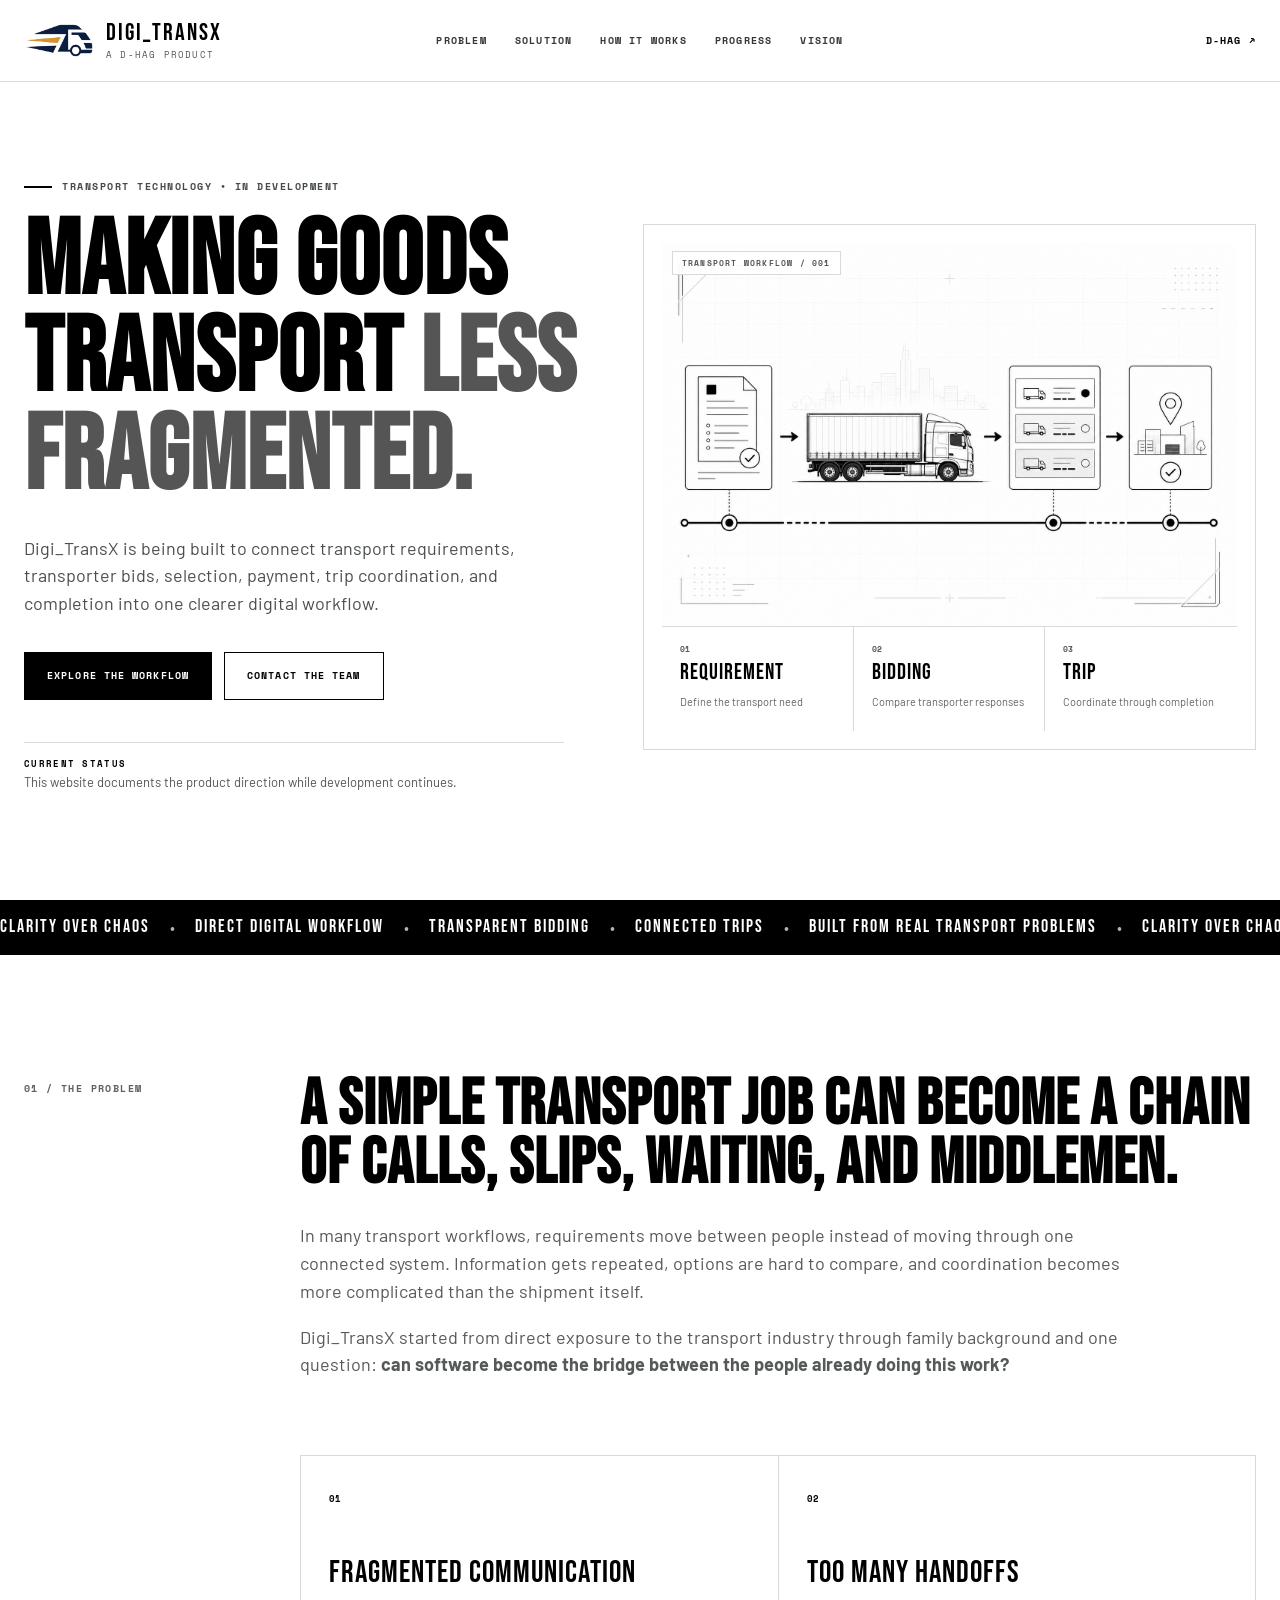
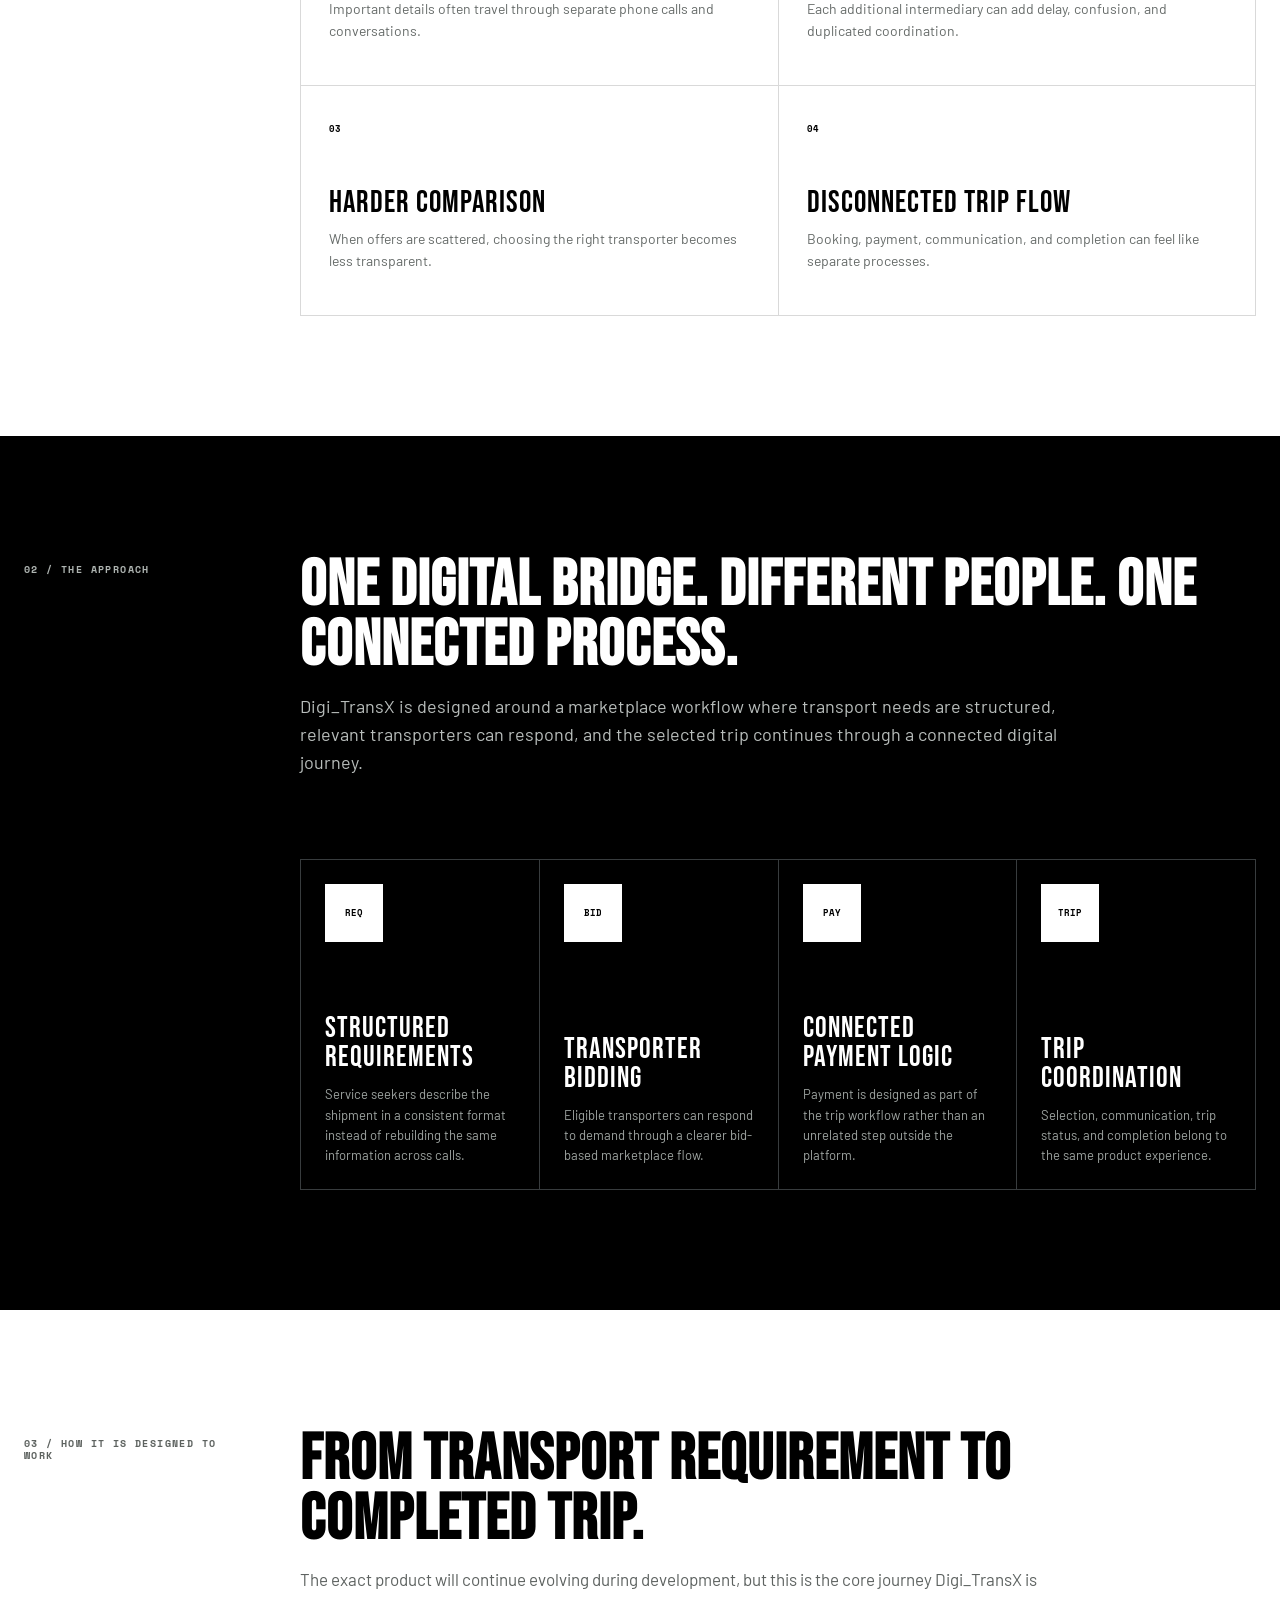
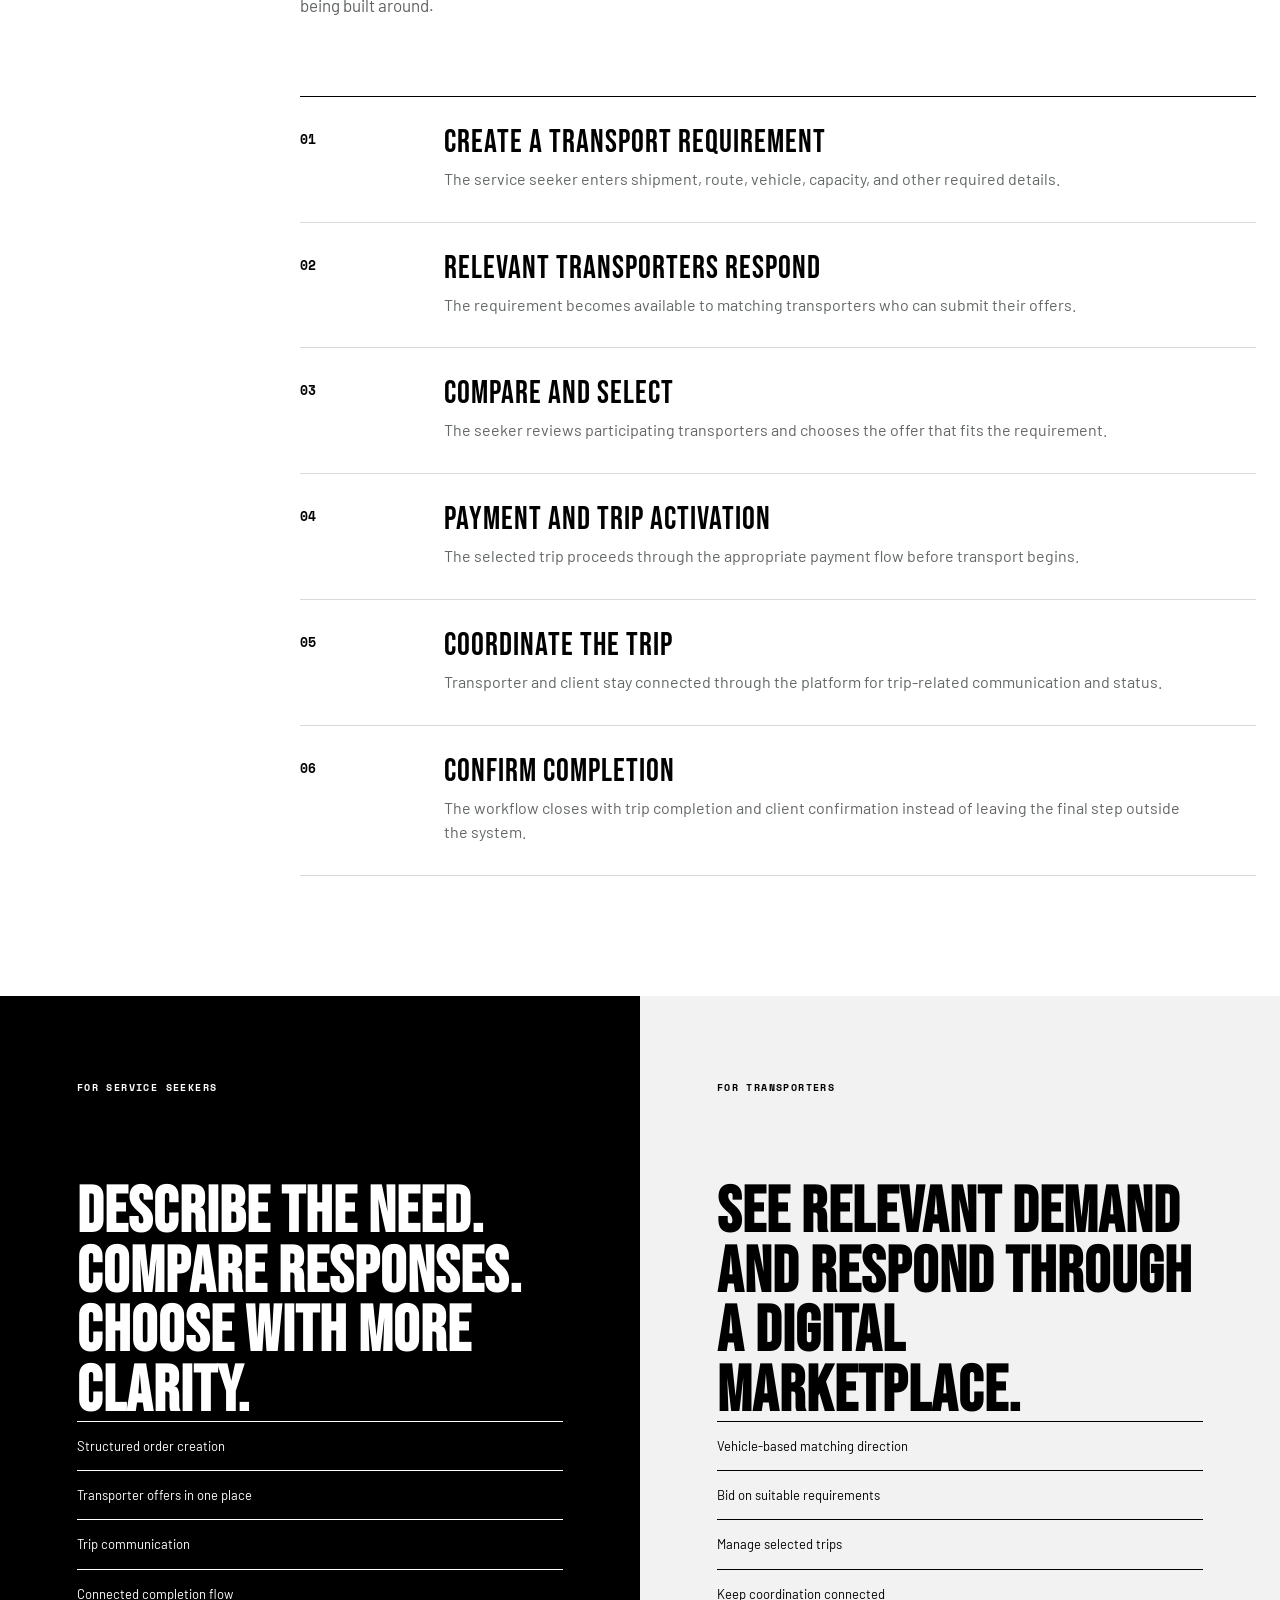
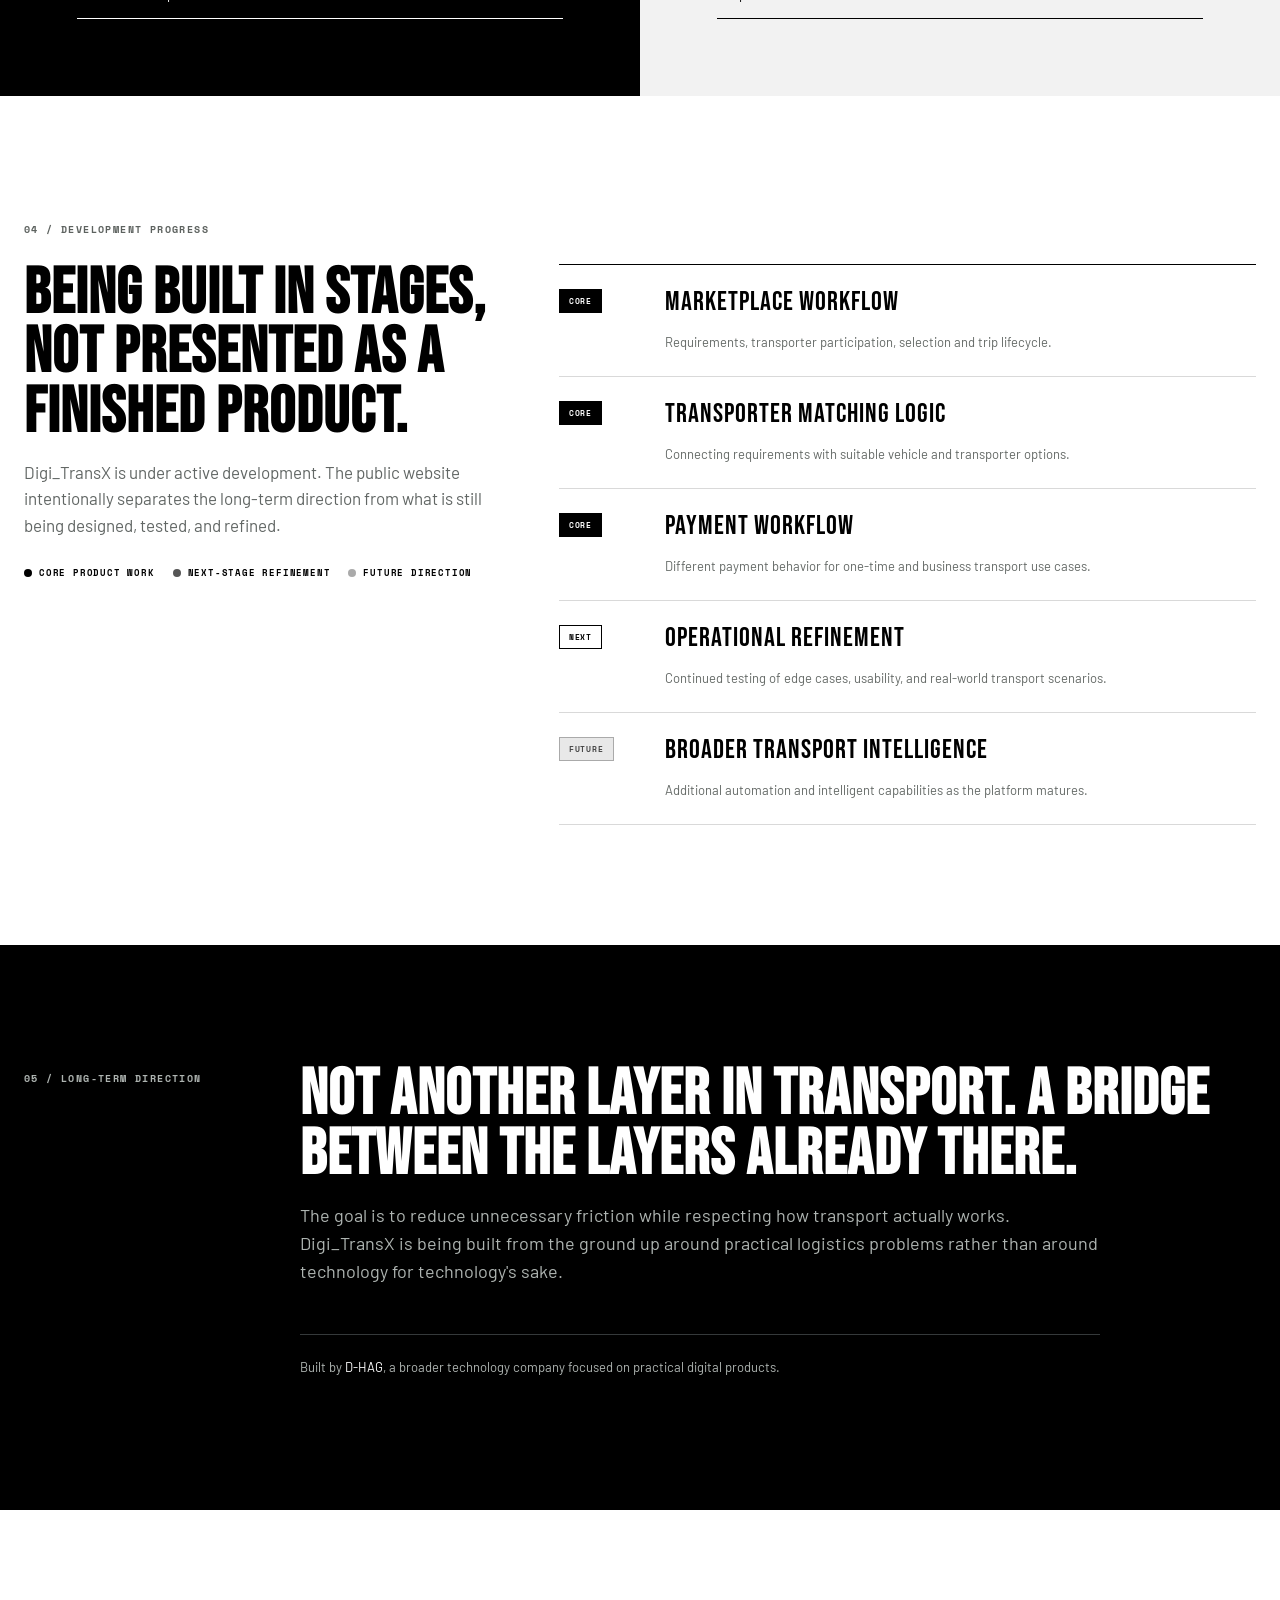
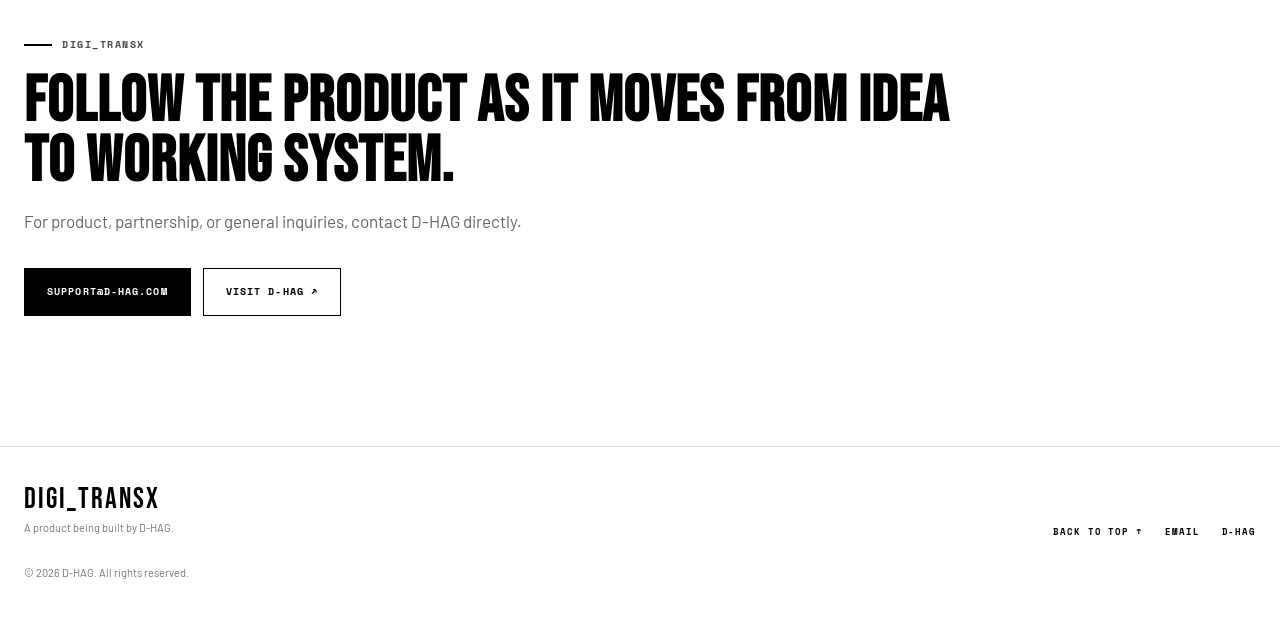
==== index.html @ 712ef234 "Initial commit" ====
<!doctype html>
<html lang="en">
<head>
  <meta charset="utf-8" />
  <meta name="viewport" content="width=device-width, initial-scale=1" />
  <title>Digi_TransX | Building a Simpler Goods Transport Experience</title>
  <meta name="description" content="Digi_TransX is a transport technology product being built by D-HAG to simplify goods transport coordination through structured requests, transporter bidding, selection, and connected trip workflows." />
  <meta name="author" content="D-HAG" />
  <meta name="robots" content="index,follow,max-image-preview:large" />
  <link rel="canonical" href="https://digi-transx.d-hag.com/" />
  <meta name="theme-color" content="#0b0d10" />

  <meta property="og:type" content="website" />
  <meta property="og:site_name" content="Digi_TransX" />
  <meta property="og:title" content="Digi_TransX | Transport Technology by D-HAG" />
  <meta property="og:description" content="A transport technology product being built to make goods transport coordination simpler, clearer, and more connected." />
  <meta property="og:url" content="https://digi-transx.d-hag.com/" />
  <meta property="og:image" content="https://digi-transx.d-hag.com/assets/digi-transx-logo.png" />
  <meta name="twitter:card" content="summary_large_image" />

  <link rel="icon" href="assets/digi-transx-favicon.png" type="image/png" />
  <link rel="apple-touch-icon" href="assets/digi-transx-favicon.png" />
  <link rel="stylesheet" href="styles.css" />

  <script type="application/ld+json">
  {
    "@context": "https://schema.org",
    "@type": "SoftwareApplication",
    "name": "Digi_TransX",
    "applicationCategory": "BusinessApplication",
    "operatingSystem": "Web",
    "url": "https://digi-transx.d-hag.com/",
    "description": "A transport technology product being developed by D-HAG to simplify goods transport coordination.",
    "creator": {
      "@type": "Organization",
      "name": "D-HAG",
      "url": "https://d-hag.com/"
    }
  }
  </script>
</head>
<body>
  <div class="grain" aria-hidden="true"></div>

  <header class="site-header" id="top">
    <a class="brand" href="#top" aria-label="Digi TransX home">
      <span class="brand-mark" aria-hidden="true"><img src="assets/digi-transx-logo.png" alt="" /></span>
      <span class="brand-copy">
        <strong>Digi_TransX</strong>
        <small>A D-HAG product</small>
      </span>
    </a>

    <button class="menu-toggle" type="button" aria-expanded="false" aria-controls="site-nav">Menu</button>

    <nav id="site-nav" class="site-nav" aria-label="Primary navigation">
      <a href="#problem">Problem</a>
      <a href="#solution">Solution</a>
      <a href="#workflow">How it works</a>
      <a href="#progress">Progress</a>
      <a href="#vision">Vision</a>
    </nav>

    <a class="header-link" href="https://d-hag.com/" target="_blank" rel="noopener">D-HAG ↗</a>
  </header>

  <main>
    <section class="hero section-shell">
      <div class="hero-copy reveal">
        <p class="eyebrow"><span></span> Transport technology • In development</p>
        <h1>Making goods transport <em>less fragmented.</em></h1>
        <p class="hero-lead">Digi_TransX is being built to connect transport requirements, transporter bids, selection, payment, trip coordination, and completion into one clearer digital workflow.</p>
        <div class="hero-actions">
          <a class="btn btn-primary" href="#workflow">Explore the workflow</a>
          <a class="btn btn-secondary" href="mailto:support@d-hag.com?subject=Digi_TransX%20Inquiry">Contact the team</a>
        </div>
        <div class="hero-note">
          <strong>Current status</strong>
          <span>This website documents the product direction while development continues.</span>
        </div>
      </div>

      <div class="hero-stage reveal" aria-label="Illustration of a connected transport workflow">
        <img class="workflow-visual" src="assets/transport-workflow.png" alt="Digi TransX workflow showing a transport requirement, freight truck, transporter bids, and completed destination" />
        <div class="workflow-legend" aria-label="Workflow steps">
          <div><span>01</span><strong>Requirement</strong><small>Define the transport need</small></div>
          <div><span>02</span><strong>Bidding</strong><small>Compare transporter responses</small></div>
          <div><span>03</span><strong>Trip</strong><small>Coordinate through completion</small></div>
        </div>
      </div>
    </section>

    <section class="ticker" aria-label="Digi TransX principles">
      <div class="ticker-track">
        <span>CLARITY OVER CHAOS</span><i>•</i><span>DIRECT DIGITAL WORKFLOW</span><i>•</i><span>TRANSPARENT BIDDING</span><i>•</i><span>CONNECTED TRIPS</span><i>•</i><span>BUILT FROM REAL TRANSPORT PROBLEMS</span><i>•</i>
        <span>CLARITY OVER CHAOS</span><i>•</i><span>DIRECT DIGITAL WORKFLOW</span><i>•</i><span>TRANSPARENT BIDDING</span><i>•</i><span>CONNECTED TRIPS</span><i>•</i><span>BUILT FROM REAL TRANSPORT PROBLEMS</span><i>•</i>
      </div>
    </section>

    <section class="split-section section-shell" id="problem">
      <div class="section-kicker reveal">01 / The problem</div>
      <div class="split-copy reveal">
        <h2>A simple transport job can become a chain of calls, slips, waiting, and middlemen.</h2>
        <p>In many transport workflows, requirements move between people instead of moving through one connected system. Information gets repeated, options are hard to compare, and coordination becomes more complicated than the shipment itself.</p>
        <p>Digi_TransX started from direct exposure to the transport industry through family background and one question: <strong>can software become the bridge between the people already doing this work?</strong></p>
      </div>
      <div class="problem-grid reveal">
        <article><span>01</span><h3>Fragmented communication</h3><p>Important details often travel through separate phone calls and conversations.</p></article>
        <article><span>02</span><h3>Too many handoffs</h3><p>Each additional intermediary can add delay, confusion, and duplicated coordination.</p></article>
        <article><span>03</span><h3>Harder comparison</h3><p>When offers are scattered, choosing the right transporter becomes less transparent.</p></article>
        <article><span>04</span><h3>Disconnected trip flow</h3><p>Booking, payment, communication, and completion can feel like separate processes.</p></article>
      </div>
    </section>

    <section class="dark-panel" id="solution">
      <div class="section-shell">
        <div class="section-kicker light reveal">02 / The approach</div>
        <div class="solution-intro reveal">
          <h2>One digital bridge. Different people. One connected process.</h2>
          <p>Digi_TransX is designed around a marketplace workflow where transport needs are structured, relevant transporters can respond, and the selected trip continues through a connected digital journey.</p>
        </div>

        <div class="feature-rail reveal">
          <article>
            <div class="feature-icon">REQ</div>
            <h3>Structured requirements</h3>
            <p>Service seekers describe the shipment in a consistent format instead of rebuilding the same information across calls.</p>
          </article>
          <article>
            <div class="feature-icon">BID</div>
            <h3>Transporter bidding</h3>
            <p>Eligible transporters can respond to demand through a clearer bid-based marketplace flow.</p>
          </article>
          <article>
            <div class="feature-icon">PAY</div>
            <h3>Connected payment logic</h3>
            <p>Payment is designed as part of the trip workflow rather than an unrelated step outside the platform.</p>
          </article>
          <article>
            <div class="feature-icon">TRIP</div>
            <h3>Trip coordination</h3>
            <p>Selection, communication, trip status, and completion belong to the same product experience.</p>
          </article>
        </div>
      </div>
    </section>

    <section class="workflow section-shell" id="workflow">
      <div class="section-kicker reveal">03 / How it is designed to work</div>
      <div class="workflow-head reveal">
        <h2>From transport requirement to completed trip.</h2>
        <p>The exact product will continue evolving during development, but this is the core journey Digi_TransX is being built around.</p>
      </div>

      <div class="timeline">
        <article class="timeline-item reveal">
          <div class="timeline-index">01</div>
          <div><h3>Create a transport requirement</h3><p>The service seeker enters shipment, route, vehicle, capacity, and other required details.</p></div>
        </article>
        <article class="timeline-item reveal">
          <div class="timeline-index">02</div>
          <div><h3>Relevant transporters respond</h3><p>The requirement becomes available to matching transporters who can submit their offers.</p></div>
        </article>
        <article class="timeline-item reveal">
          <div class="timeline-index">03</div>
          <div><h3>Compare and select</h3><p>The seeker reviews participating transporters and chooses the offer that fits the requirement.</p></div>
        </article>
        <article class="timeline-item reveal">
          <div class="timeline-index">04</div>
          <div><h3>Payment and trip activation</h3><p>The selected trip proceeds through the appropriate payment flow before transport begins.</p></div>
        </article>
        <article class="timeline-item reveal">
          <div class="timeline-index">05</div>
          <div><h3>Coordinate the trip</h3><p>Transporter and client stay connected through the platform for trip-related communication and status.</p></div>
        </article>
        <article class="timeline-item reveal">
          <div class="timeline-index">06</div>
          <div><h3>Confirm completion</h3><p>The workflow closes with trip completion and client confirmation instead of leaving the final step outside the system.</p></div>
        </article>
      </div>
    </section>

    <section class="audiences">
      <div class="audience-card seeker reveal">
        <p class="audience-label">For service seekers</p>
        <h2>Describe the need. Compare responses. Choose with more clarity.</h2>
        <ul>
          <li>Structured order creation</li>
          <li>Transporter offers in one place</li>
          <li>Trip communication</li>
          <li>Connected completion flow</li>
        </ul>
      </div>
      <div class="audience-card transporter reveal">
        <p class="audience-label">For transporters</p>
        <h2>See relevant demand and respond through a digital marketplace.</h2>
        <ul>
          <li>Vehicle-based matching direction</li>
          <li>Bid on suitable requirements</li>
          <li>Manage selected trips</li>
          <li>Keep coordination connected</li>
        </ul>
      </div>
    </section>

    <section class="progress-section section-shell" id="progress">
      <div class="section-kicker reveal">04 / Development progress</div>
      <div class="progress-layout">
        <div class="progress-copy reveal">
          <h2>Being built in stages, not presented as a finished product.</h2>
          <p>Digi_TransX is under active development. The public website intentionally separates the long-term direction from what is still being designed, tested, and refined.</p>
          <div class="status-key">
            <span><i class="status-dot active"></i> Core product work</span>
            <span><i class="status-dot next"></i> Next-stage refinement</span>
            <span><i class="status-dot future"></i> Future direction</span>
          </div>
        </div>

        <div class="progress-board reveal">
          <div class="progress-row">
            <span class="progress-state active">Core</span>
            <strong>Marketplace workflow</strong>
            <small>Requirements, transporter participation, selection and trip lifecycle.</small>
          </div>
          <div class="progress-row">
            <span class="progress-state active">Core</span>
            <strong>Transporter matching logic</strong>
            <small>Connecting requirements with suitable vehicle and transporter options.</small>
          </div>
          <div class="progress-row">
            <span class="progress-state active">Core</span>
            <strong>Payment workflow</strong>
            <small>Different payment behavior for one-time and business transport use cases.</small>
          </div>
          <div class="progress-row">
            <span class="progress-state next">Next</span>
            <strong>Operational refinement</strong>
            <small>Continued testing of edge cases, usability, and real-world transport scenarios.</small>
          </div>
          <div class="progress-row">
            <span class="progress-state future">Future</span>
            <strong>Broader transport intelligence</strong>
            <small>Additional automation and intelligent capabilities as the platform matures.</small>
          </div>
        </div>
      </div>
    </section>

    <section class="vision-panel" id="vision">
      <div class="section-shell vision-grid">
        <div class="section-kicker light reveal">05 / Long-term direction</div>
        <div class="vision-copy reveal">
          <h2>Not another layer in transport. A bridge between the layers already there.</h2>
          <p>The goal is to reduce unnecessary friction while respecting how transport actually works. Digi_TransX is being built from the ground up around practical logistics problems rather than around technology for technology's sake.</p>
          <p class="vision-signoff">Built by <a href="https://d-hag.com/" target="_blank" rel="noopener">D-HAG</a>, a broader technology company focused on practical digital products.</p>
        </div>
      </div>
    </section>

    <section class="cta section-shell reveal">
      <p class="eyebrow"><span></span> Digi_TransX</p>
      <h2>Follow the product as it moves from idea to working system.</h2>
      <p>For product, partnership, or general inquiries, contact D-HAG directly.</p>
      <div class="hero-actions">
        <a class="btn btn-primary" href="mailto:support@d-hag.com?subject=Digi_TransX%20Inquiry">support@d-hag.com</a>
        <a class="btn btn-secondary" href="https://d-hag.com/" target="_blank" rel="noopener">Visit D-HAG ↗</a>
      </div>
    </section>
  </main>

  <footer class="footer">
    <div class="footer-brand">
      <strong>Digi_TransX</strong>
      <span>A product being built by D-HAG.</span>
    </div>
    <div class="footer-links">
      <a href="#top">Back to top ↑</a>
      <a href="mailto:support@d-hag.com?subject=Digi_TransX%20Inquiry">Email</a>
      <a href="https://d-hag.com/" target="_blank" rel="noopener">D-HAG</a>
    </div>
    <p>© <span id="year"></span> D-HAG. All rights reserved.</p>
  </footer>

  <script src="script.js"></script>
</body>
</html>
---- styles.css ----
@import url('https://fonts.googleapis.com/css2?family=Bebas+Neue&family=Barlow:wght@300;400;500;600;700;900&family=Space+Mono:wght@400;700&display=swap');

:root {
  --ink: #000000;
  --paper: #ffffff;
  --paper-2: #f5f5f5;
  --white: #ffffff;
  --muted: #555555;
  --line: #d9d9d9;
  --orange: #000000;
  --orange-2: #222222;
  --green: #000000;
  --max: 1240px;
}

* { box-sizing: border-box; }
html { scroll-behavior: smooth; scroll-padding-top: 90px; }
body {
  margin: 0;
  background: var(--paper);
  color: var(--ink);
  font-family: Barlow, Arial, sans-serif;
  line-height: 1.55;
  overflow-x: hidden;
}
a { color: inherit; }
button, a { -webkit-tap-highlight-color: transparent; }
::selection { background: #000; color: #fff; }

.grain {
  pointer-events: none;
  position: fixed;
  inset: 0;
  z-index: 999;
  opacity: 0;
  background-image: url("data:image/svg+xml,%3Csvg viewBox='0 0 180 180' xmlns='http://www.w3.org/2000/svg'%3E%3Cfilter id='n'%3E%3CfeTurbulence type='fractalNoise' baseFrequency='.95' numOctaves='4' stitchTiles='stitch'/%3E%3C/filter%3E%3Crect width='100%25' height='100%25' filter='url(%23n)' opacity='.8'/%3E%3C/svg%3E");
}

.site-header {
  height: 82px;
  padding: 0 max(24px, calc((100vw - var(--max))/2));
  position: sticky;
  top: 0;
  z-index: 100;
  display: grid;
  grid-template-columns: 1fr auto 1fr;
  align-items: center;
  border-bottom: 1px solid var(--line);
  background: rgba(255, 255, 255, .94);
  backdrop-filter: blur(12px);
}
.brand { display: inline-flex; align-items: center; gap: 12px; text-decoration: none; width: max-content; }
.brand-mark { width: 70px; height: 42px; display: grid; place-items: center; }
.brand-mark img { width: 100%; height: 100%; display: block; object-fit: contain; }
.brand-copy { display: grid; line-height: 1.15; }
.brand-copy strong { font: 400 24px/1 Bebas Neue, sans-serif; letter-spacing: 2px; }
.brand-copy small { color: var(--muted); font: 500 9px/1.3 Space Mono, monospace; text-transform: uppercase; letter-spacing: 1.2px; margin-top: 4px; }
.site-nav { display: flex; gap: 28px; }
.site-nav a, .header-link {
  text-decoration: none; text-transform: uppercase; letter-spacing: 1.2px;
  font: 700 10px/1 Space Mono, monospace;
}
.site-nav a { color: #343837; }
.site-nav a:hover, .header-link:hover { color: #777; }
.header-link { justify-self: end; }
.menu-toggle { display: none; }

.section-shell { width: min(var(--max), calc(100% - 48px)); margin-inline: auto; }
.hero {
  min-height: calc(100vh - 82px);
  display: grid;
  grid-template-columns: .95fr 1.05fr;
  gap: 64px;
  align-items: center;
  padding-top: 64px;
  padding-bottom: 72px;
}
.eyebrow {
  margin: 0 0 22px;
  display: flex; align-items: center; gap: 10px;
  text-transform: uppercase; letter-spacing: 1.5px;
  font: 700 10px/1 Space Mono, monospace;
  color: #444a48;
}
.eyebrow span { width: 28px; height: 2px; background: var(--orange); display: block; }
.hero h1, .split-copy h2, .solution-intro h2, .workflow-head h2, .progress-copy h2, .vision-copy h2, .cta h2, .audience-card h2 {
  font-family: Bebas Neue, sans-serif;
  text-transform: uppercase;
  letter-spacing: 1px;
  line-height: .93;
  margin: 0;
}
.hero h1 { font-size: clamp(68px, 8.2vw, 130px); max-width: 760px; }
.hero h1 em { color: #555; font-style: normal; }
.hero-lead { font-size: clamp(17px, 1.4vw, 21px); color: #4b504e; max-width: 680px; margin: 28px 0 0; }
.hero-actions { display: flex; flex-wrap: wrap; gap: 12px; margin-top: 34px; }
.btn {
  min-height: 48px; padding: 0 22px; display: inline-flex; align-items: center; justify-content: center;
  text-decoration: none; border: 1px solid var(--ink); text-transform: uppercase;
  font: 700 10px/1 Space Mono, monospace; letter-spacing: 1.1px;
  transition: .2s ease;
}
.btn-primary { background: var(--ink); color: #fff; }
.btn-primary:hover { background: #333; border-color: #333; }
.btn-secondary:hover { background: #fff; }
.hero-note { margin-top: 42px; border-top: 1px solid var(--line); padding-top: 16px; display: grid; gap: 4px; max-width: 540px; }
.hero-note strong { text-transform: uppercase; font: 700 9px/1 Space Mono, monospace; letter-spacing: 1.3px; }
.hero-note span { color: var(--muted); font-size: 13px; }

.hero-stage {
  position: relative;
  overflow: hidden;
  border: 1px solid var(--line);
  padding: 18px;
  background: #fff;
}
.hero-stage::before {
  content: "TRANSPORT WORKFLOW / 001";
  position: absolute; left: 28px; top: 26px; z-index: 2;
  padding: 7px 9px;
  background: rgba(255,255,255,.92);
  border: 1px solid #d9d9d9;
  font: 700 8px/1 Space Mono, monospace; letter-spacing: 1.2px; color: #555;
}
.workflow-visual {
  width: 100%;
  height: auto;
  aspect-ratio: 3 / 2;
  display: block;
  object-fit: contain;
  background: #fff;
}
.workflow-legend {
  display: grid;
  grid-template-columns: repeat(3, 1fr);
  border-top: 1px solid #d9d9d9;
}
.workflow-legend > div { min-height: 104px; padding: 18px; display: grid; gap: 5px; border-right: 1px solid #d9d9d9; }
.workflow-legend > div:last-child { border-right: 0; }
.workflow-legend span { font: 700 8px/1 Space Mono, monospace; color: #555; }
.workflow-legend strong { font: 400 22px/1 Bebas Neue, sans-serif; letter-spacing: 1px; text-transform: uppercase; }
.workflow-legend small { color: #666; font-size: 11px; }

.ticker { overflow: hidden; border-block: 1px solid var(--ink); background: #000; color: #fff; }
.ticker-track { width: max-content; display: flex; gap: 20px; align-items: center; padding: 14px 0; animation: ticker 28s linear infinite; }
.ticker span { font: 400 18px/1 Bebas Neue, sans-serif; letter-spacing: 2px; }
.ticker i { font-style: normal; opacity: .7; }
@keyframes ticker { to { transform: translateX(-50%); } }

.split-section { display: grid; grid-template-columns: 220px 1fr; column-gap: 56px; padding-block: 120px; }
.section-kicker { font: 700 10px/1.2 Space Mono, monospace; text-transform: uppercase; letter-spacing: 1.4px; color: #5d625f; padding-top: 8px; }
.section-kicker.light { color: #aeb4b1; }
.split-copy h2, .solution-intro h2, .workflow-head h2, .progress-copy h2, .vision-copy h2, .cta h2 { font-size: clamp(46px, 5vw, 78px); max-width: 980px; }
.split-copy > p { font-size: 18px; max-width: 820px; color: #555a58; }
.split-copy > p:first-of-type { margin-top: 28px; }
.problem-grid { grid-column: 2; margin-top: 58px; display: grid; grid-template-columns: repeat(2, 1fr); border-top: 1px solid var(--line); border-left: 1px solid var(--line); }
.problem-grid article { min-height: 230px; padding: 28px; border-right: 1px solid var(--line); border-bottom: 1px solid var(--line); }
.problem-grid span { color: var(--orange); font: 700 9px/1 Space Mono, monospace; }
.problem-grid h3 { font: 400 31px/1 Bebas Neue, sans-serif; letter-spacing: 1px; text-transform: uppercase; margin: 48px 0 10px; }
.problem-grid p { color: #666b69; margin: 0; font-size: 14px; }

.dark-panel { background: var(--ink); color: #fff; padding-block: 120px; }
.dark-panel .section-shell { display: grid; grid-template-columns: 220px 1fr; column-gap: 56px; }
.solution-intro p { color: #b8bdbb; font-size: 18px; max-width: 790px; }
.feature-rail { grid-column: 2; display: grid; grid-template-columns: repeat(4, 1fr); margin-top: 64px; border-top: 1px solid #383c3e; border-left: 1px solid #383c3e; }
.feature-rail article { min-height: 330px; padding: 24px; border-right: 1px solid #383c3e; border-bottom: 1px solid #383c3e; display: flex; flex-direction: column; }
.feature-icon { width: 58px; height: 58px; display: grid; place-items: center; background: #fff; color: #000; border: 1px solid #fff; font: 700 9px/1 Space Mono, monospace; }
.feature-rail h3 { margin: auto 0 12px; font: 400 29px/1 Bebas Neue, sans-serif; letter-spacing: 1px; text-transform: uppercase; }
.feature-rail p { margin: 0; color: #9ea4a1; font-size: 13px; }

.workflow { padding-block: 120px; display: grid; grid-template-columns: 220px 1fr; column-gap: 56px; }
.workflow-head p { max-width: 760px; color: #5e6361; font-size: 17px; }
.timeline { grid-column: 2; margin-top: 60px; border-top: 1px solid var(--ink); }
.timeline-item { display: grid; grid-template-columns: 120px 1fr; gap: 24px; padding: 30px 0; border-bottom: 1px solid var(--line); }
.timeline-index { color: var(--orange); font: 700 13px/1 Space Mono, monospace; padding-top: 6px; }
.timeline-item h3 { margin: 0 0 8px; font: 400 32px/1 Bebas Neue, sans-serif; letter-spacing: 1px; text-transform: uppercase; }
.timeline-item p { margin: 0; color: #626765; max-width: 740px; }

.audiences { display: grid; grid-template-columns: 1fr 1fr; }
.audience-card { min-height: 580px; padding: clamp(42px, 6vw, 90px); display: flex; flex-direction: column; }
.audience-card.seeker { background: #000; color: #fff; }
.audience-card.transporter { background: #f2f2f2; color: var(--ink); }
.audience-label { font: 700 10px/1 Space Mono, monospace; text-transform: uppercase; letter-spacing: 1.4px; }
.audience-card h2 { font-size: clamp(48px, 5vw, 78px); max-width: 650px; margin-top: 80px; }
.audience-card ul { list-style: none; padding: 0; margin: auto 0 0; display: grid; gap: 0; border-top: 1px solid currentColor; }
.audience-card li { padding: 14px 0; border-bottom: 1px solid currentColor; font-size: 13px; }

.progress-section { padding-block: 120px; }
.progress-layout { margin-top: 28px; display: grid; grid-template-columns: .8fr 1.2fr; gap: 70px; }
.progress-copy p { font-size: 17px; color: #626765; max-width: 620px; }
.status-key { display: flex; flex-wrap: wrap; gap: 18px; margin-top: 30px; font: 700 9px/1 Space Mono, monospace; text-transform: uppercase; letter-spacing: .8px; }
.status-key span { display: inline-flex; gap: 7px; align-items: center; }
.status-dot { width: 8px; height: 8px; border-radius: 50%; display: inline-block; }
.status-dot.active { background: #000; } .status-dot.next { background: #555; } .status-dot.future { background: #aaa; }
.progress-board { border-top: 1px solid var(--ink); }
.progress-row { display: grid; grid-template-columns: 84px 1fr; gap: 16px 22px; padding: 24px 0; border-bottom: 1px solid var(--line); }
.progress-state { align-self: start; width: max-content; padding: 7px 9px; border: 1px solid #000; border-radius: 0; font: 700 8px/1 Space Mono, monospace; text-transform: uppercase; letter-spacing: .8px; }
.progress-state.active { background: #000; color: #fff; }
.progress-state.next { background: #fff; color: #000; }
.progress-state.future { background: #e8e8e8; color: #444; border-color: #aaa; }
.progress-row strong { font: 400 27px/1 Bebas Neue, sans-serif; letter-spacing: 1px; text-transform: uppercase; }
.progress-row small { grid-column: 2; color: #646966; font-size: 13px; }

.vision-panel { background: var(--ink); color: #fff; padding-block: 120px; }
.vision-grid { display: grid; grid-template-columns: 220px 1fr; gap: 56px; }
.vision-copy p { max-width: 800px; color: #aeb4b1; font-size: 18px; }
.vision-signoff { margin-top: 48px; border-top: 1px solid #35393a; padding-top: 22px; font-size: 13px !important; }
.vision-signoff a { color: #fff; text-decoration-color: var(--orange); text-underline-offset: 4px; }

.cta { padding-block: 130px; }
.cta > p:not(.eyebrow) { color: #626765; font-size: 17px; }
.footer { border-top: 1px solid var(--line); padding: 38px max(24px, calc((100vw - var(--max))/2)); display: grid; grid-template-columns: 1fr auto; gap: 28px; align-items: end; }
.footer-brand { display: grid; gap: 5px; }
.footer-brand strong { font: 400 29px/1 Bebas Neue, sans-serif; letter-spacing: 2px; }
.footer-brand span, .footer p { color: #727775; font-size: 11px; }
.footer-links { display: flex; gap: 22px; }
.footer-links a { text-decoration: none; text-transform: uppercase; font: 700 9px/1 Space Mono, monospace; letter-spacing: .9px; }
.footer-links a:hover { color: var(--orange); }
.footer p { grid-column: 1 / -1; margin: 0; }

.reveal { opacity: 0; transform: translateY(18px); transition: opacity .7s ease, transform .7s ease; }
.reveal.visible { opacity: 1; transform: translateY(0); }

@media (max-width: 980px) {
  .site-header { grid-template-columns: 1fr auto; }
  .header-link { display: none; }
  .menu-toggle { display: inline-flex; justify-self: end; border: 1px solid var(--ink); background: transparent; padding: 10px 12px; font: 700 9px/1 Space Mono, monospace; text-transform: uppercase; }
  .site-nav { position: absolute; top: 81px; left: 0; right: 0; background: var(--paper); border-bottom: 1px solid var(--line); padding: 22px 24px; display: none; flex-direction: column; gap: 20px; }
  .site-nav.open { display: flex; }
  .hero { grid-template-columns: 1fr; gap: 44px; min-height: auto; padding-block: 70px; }
  .hero-stage { min-height: 0; }
  .split-section, .workflow, .dark-panel .section-shell, .vision-grid { grid-template-columns: 1fr; gap: 28px; }
  .problem-grid, .timeline, .feature-rail { grid-column: 1; }
  .feature-rail { grid-template-columns: repeat(2, 1fr); }
  .progress-layout { grid-template-columns: 1fr; }
}

@media (max-width: 680px) {
  .section-shell { width: min(100% - 32px, var(--max)); }
  .site-header { height: 72px; padding-inline: 16px; }
  .site-nav { top: 71px; }
  .brand-copy strong { font-size: 20px; }
  .brand-copy small { display: none; }
  .brand-mark { width: 58px; height: 34px; }
  .hero { padding-top: 52px; }
  .hero h1 { font-size: clamp(58px, 18vw, 84px); }
  .hero-stage { padding: 10px; }
  .hero-stage::before { left: 18px; top: 18px; }
  .workflow-legend { grid-template-columns: 1fr; }
  .workflow-legend > div { min-height: 82px; border-right: 0; border-bottom: 1px solid #d9d9d9; }
  .workflow-legend > div:last-child { border-bottom: 0; }
  .split-section, .workflow, .progress-section, .dark-panel, .vision-panel, .cta { padding-block: 84px; }
  .problem-grid { grid-template-columns: 1fr; }
  .feature-rail { grid-template-columns: 1fr; }
  .feature-rail article { min-height: 250px; }
  .timeline-item { grid-template-columns: 56px 1fr; }
  .audiences { grid-template-columns: 1fr; }
  .audience-card { min-height: 520px; }
  .progress-row { grid-template-columns: 68px 1fr; }
  .footer { grid-template-columns: 1fr; align-items: start; }
  .footer-links { flex-wrap: wrap; }
}

@media (prefers-reduced-motion: reduce) {
  html { scroll-behavior: auto; }
  .ticker-track { animation: none; }
  .reveal { opacity: 1; transform: none; transition: none; }
}
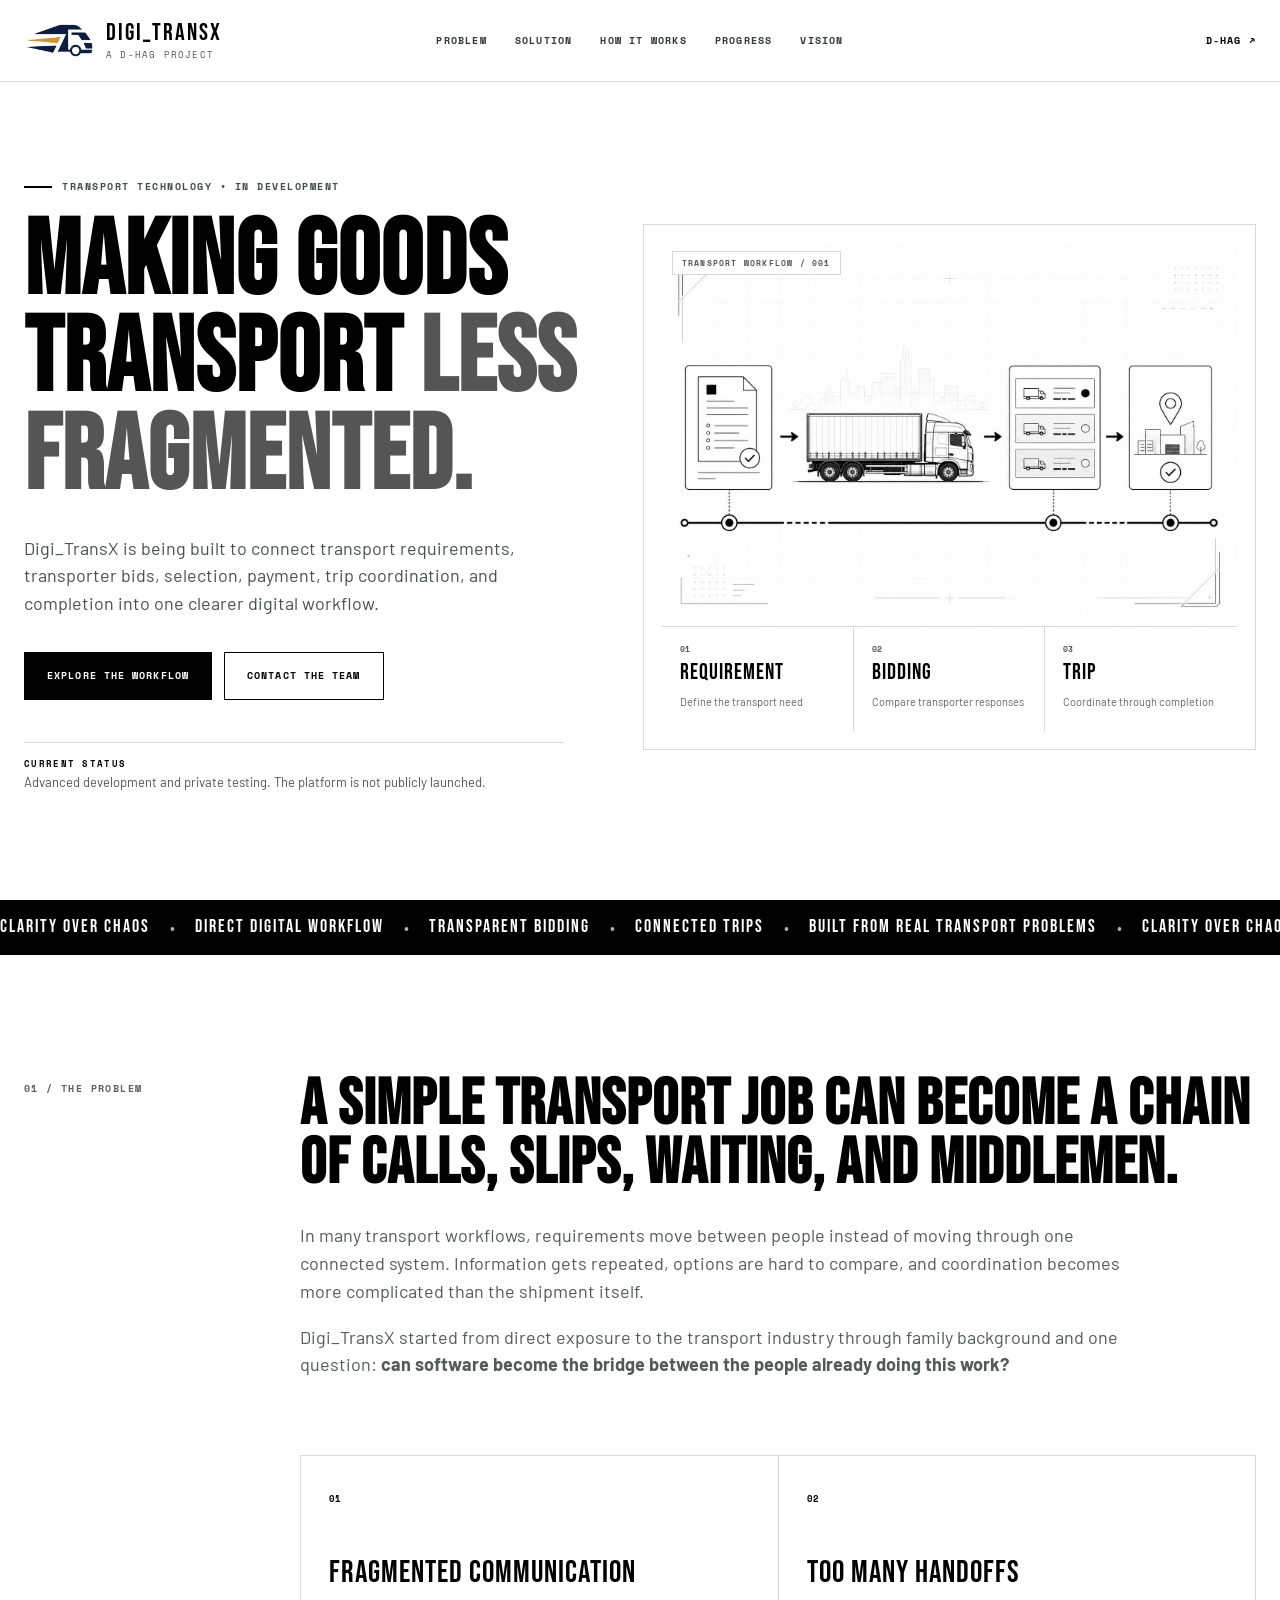
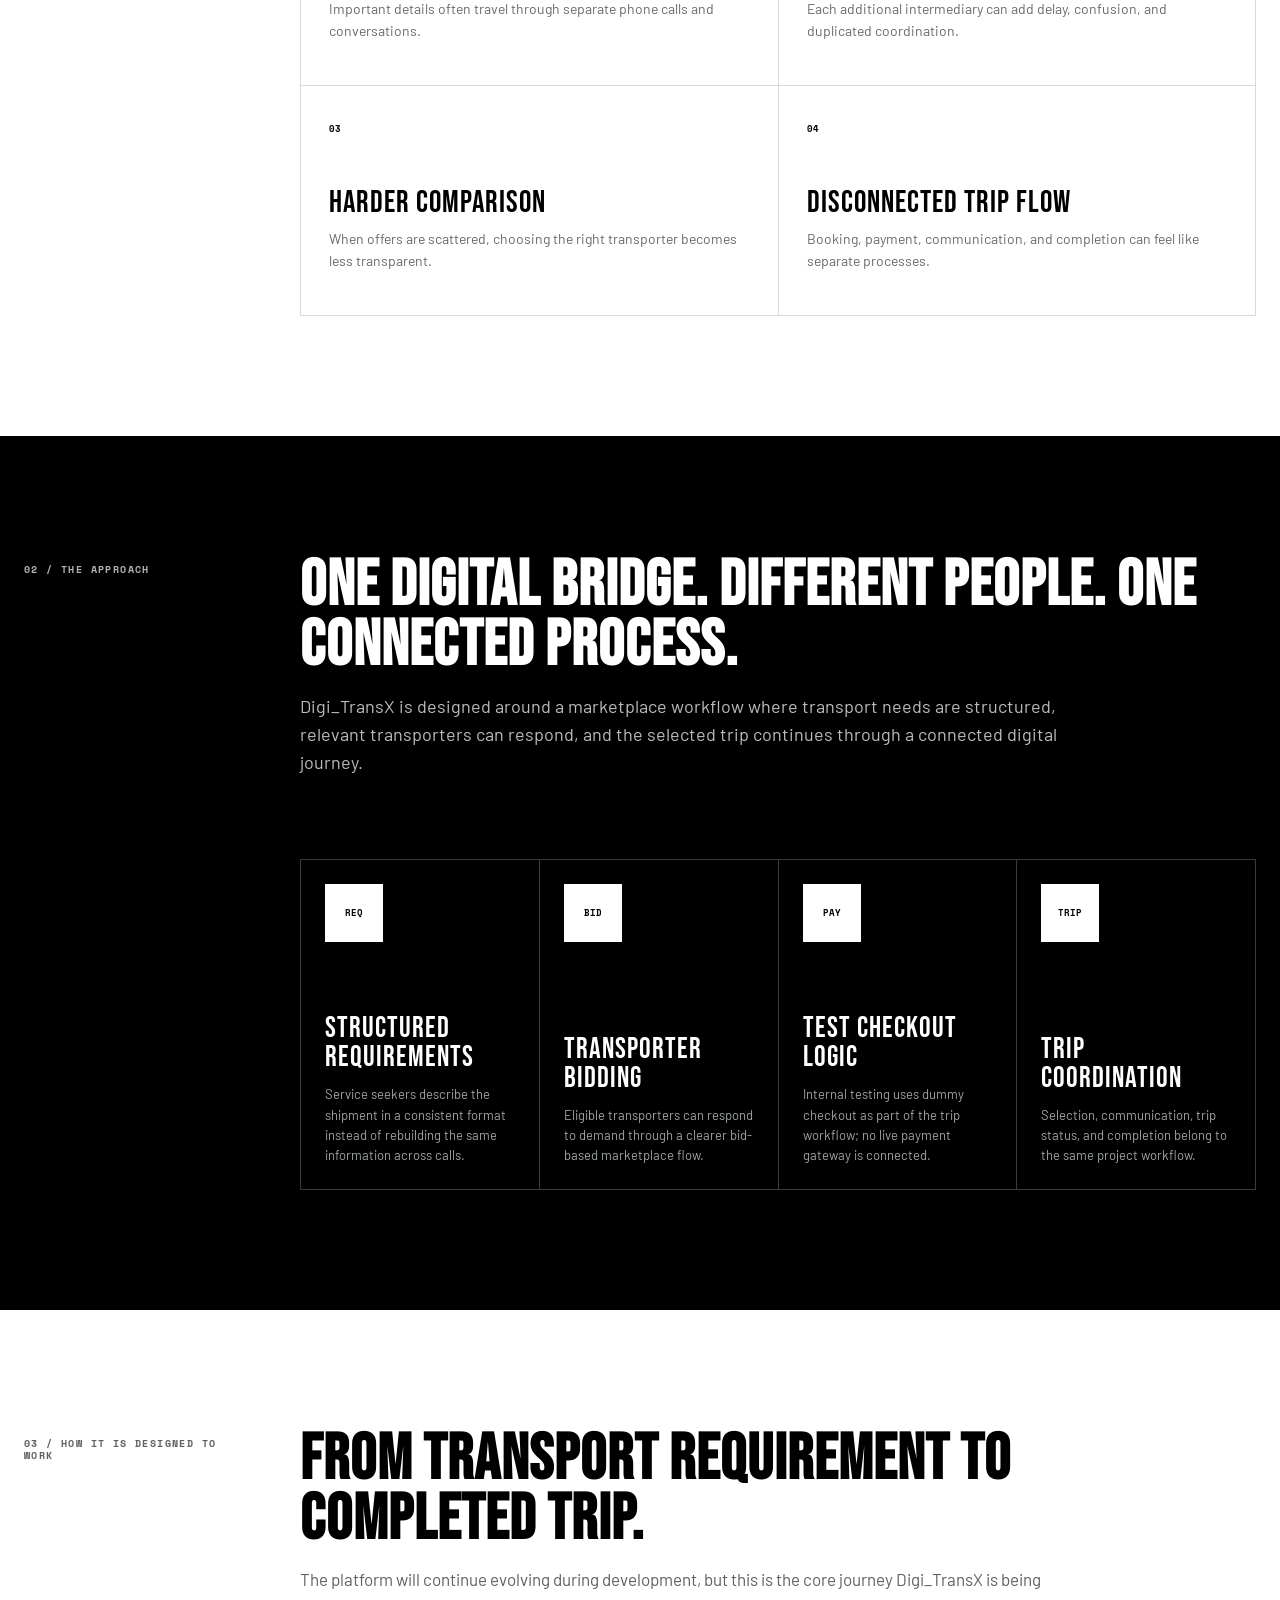
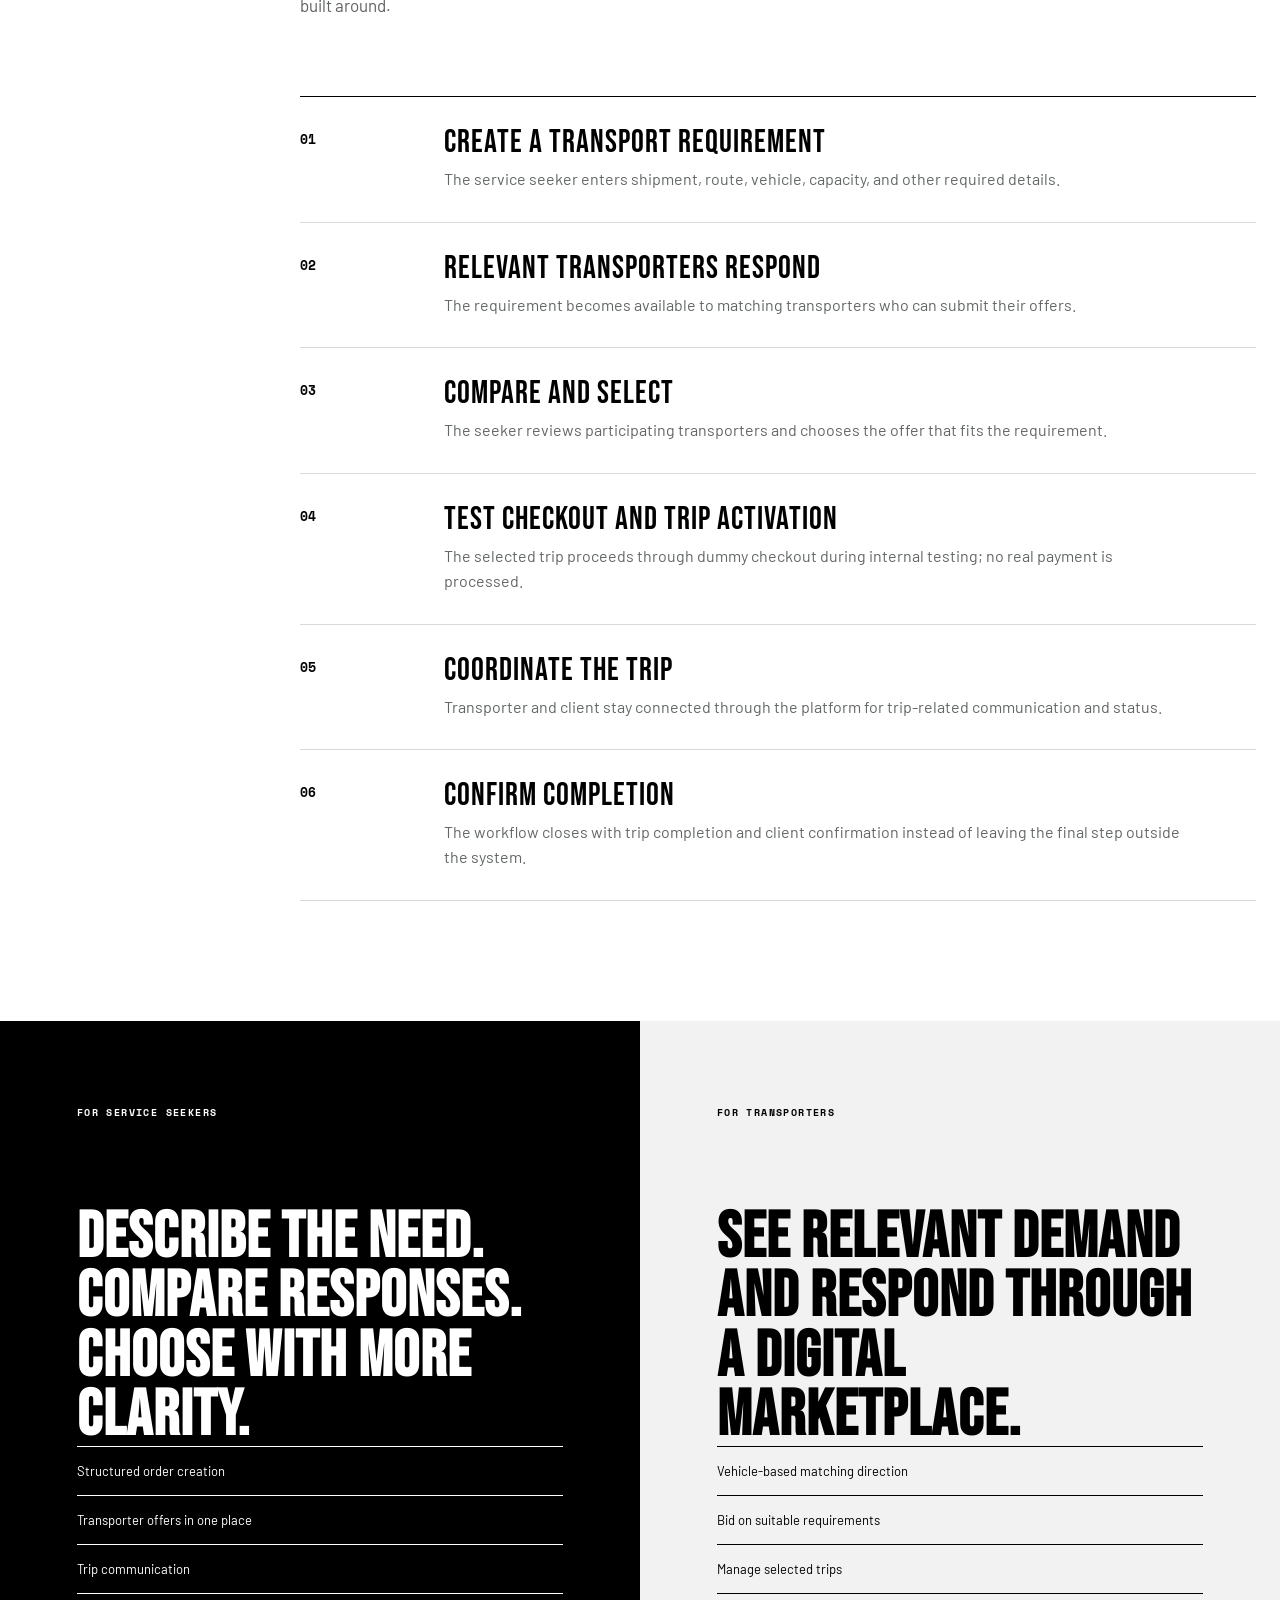
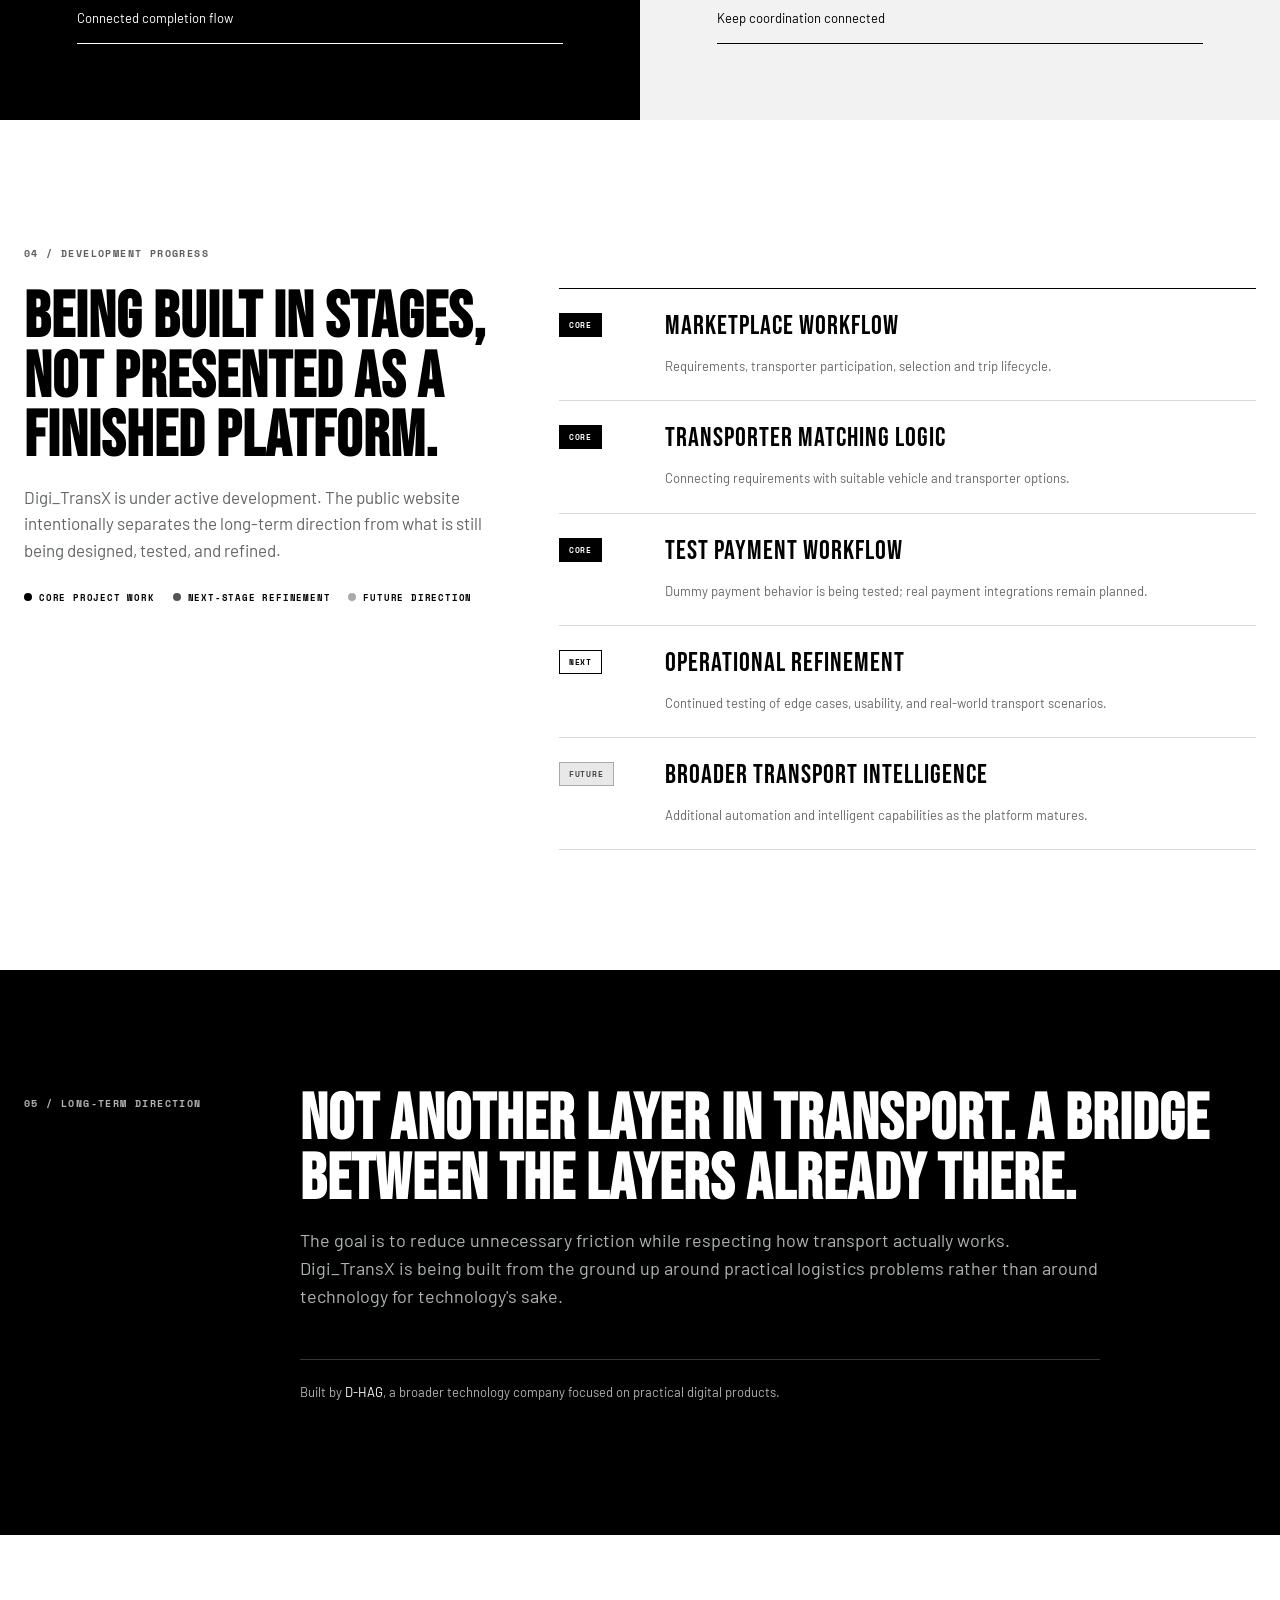
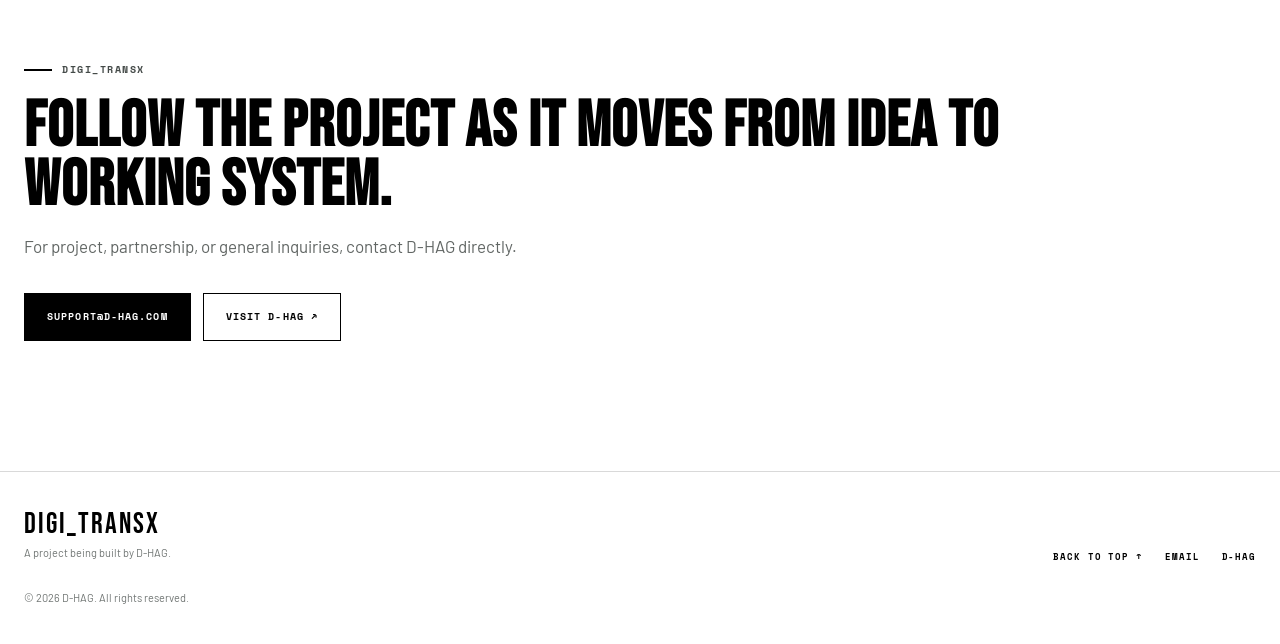
==== commit f7c2f8db: "fix: align Digi_TransX project branding and status" ====
--- a/index.html
+++ b/index.html
@@ -4,7 +4,7 @@
   <meta charset="utf-8" />
   <meta name="viewport" content="width=device-width, initial-scale=1" />
   <title>Digi_TransX | Building a Simpler Goods Transport Experience</title>
-  <meta name="description" content="Digi_TransX is a transport technology product being built by D-HAG to simplify goods transport coordination through structured requests, transporter bidding, selection, and connected trip workflows." />
+  <meta name="description" content="Digi_TransX is an upcoming digital transport marketplace under D-HAG, currently being developed and privately tested to simplify transport orders, truck matching, bidding and trip coordination." />
   <meta name="author" content="D-HAG" />
   <meta name="robots" content="index,follow,max-image-preview:large" />
   <link rel="canonical" href="https://digi-transx.d-hag.com/" />
@@ -13,7 +13,7 @@
   <meta property="og:type" content="website" />
   <meta property="og:site_name" content="Digi_TransX" />
   <meta property="og:title" content="Digi_TransX | Transport Technology by D-HAG" />
-  <meta property="og:description" content="A transport technology product being built to make goods transport coordination simpler, clearer, and more connected." />
+  <meta property="og:description" content="An upcoming digital transport marketplace currently under development and private testing." />
   <meta property="og:url" content="https://digi-transx.d-hag.com/" />
   <meta property="og:image" content="https://digi-transx.d-hag.com/assets/digi-transx-logo.png" />
   <meta name="twitter:card" content="summary_large_image" />
@@ -30,7 +30,7 @@
     "applicationCategory": "BusinessApplication",
     "operatingSystem": "Web",
     "url": "https://digi-transx.d-hag.com/",
-    "description": "A transport technology product being developed by D-HAG to simplify goods transport coordination.",
+    "description": "An upcoming digital transport marketplace project under D-HAG, currently being developed and privately tested.",
     "creator": {
       "@type": "Organization",
       "name": "D-HAG",
@@ -47,7 +47,7 @@
       <span class="brand-mark" aria-hidden="true"><img src="assets/digi-transx-logo.png" alt="" /></span>
       <span class="brand-copy">
         <strong>Digi_TransX</strong>
-        <small>A D-HAG product</small>
+        <small>A D-HAG project</small>
       </span>
     </a>
 
@@ -76,7 +76,7 @@
         </div>
         <div class="hero-note">
           <strong>Current status</strong>
-          <span>This website documents the product direction while development continues.</span>
+          <span>Advanced development and private testing. The platform is not publicly launched.</span>
         </div>
       </div>
 
@@ -133,13 +133,13 @@
           </article>
           <article>
             <div class="feature-icon">PAY</div>
-            <h3>Connected payment logic</h3>
-            <p>Payment is designed as part of the trip workflow rather than an unrelated step outside the platform.</p>
+            <h3>Test checkout logic</h3>
+            <p>Internal testing uses dummy checkout as part of the trip workflow; no live payment gateway is connected.</p>
           </article>
           <article>
             <div class="feature-icon">TRIP</div>
             <h3>Trip coordination</h3>
-            <p>Selection, communication, trip status, and completion belong to the same product experience.</p>
+            <p>Selection, communication, trip status, and completion belong to the same project workflow.</p>
           </article>
         </div>
       </div>
@@ -149,7 +149,7 @@
       <div class="section-kicker reveal">03 / How it is designed to work</div>
       <div class="workflow-head reveal">
         <h2>From transport requirement to completed trip.</h2>
-        <p>The exact product will continue evolving during development, but this is the core journey Digi_TransX is being built around.</p>
+        <p>The platform will continue evolving during development, but this is the core journey Digi_TransX is being built around.</p>
       </div>
 
       <div class="timeline">
@@ -167,7 +167,7 @@
         </article>
         <article class="timeline-item reveal">
           <div class="timeline-index">04</div>
-          <div><h3>Payment and trip activation</h3><p>The selected trip proceeds through the appropriate payment flow before transport begins.</p></div>
+          <div><h3>Test checkout and trip activation</h3><p>The selected trip proceeds through dummy checkout during internal testing; no real payment is processed.</p></div>
         </article>
         <article class="timeline-item reveal">
           <div class="timeline-index">05</div>
@@ -207,10 +207,10 @@
       <div class="section-kicker reveal">04 / Development progress</div>
       <div class="progress-layout">
         <div class="progress-copy reveal">
-          <h2>Being built in stages, not presented as a finished product.</h2>
+          <h2>Being built in stages, not presented as a finished platform.</h2>
           <p>Digi_TransX is under active development. The public website intentionally separates the long-term direction from what is still being designed, tested, and refined.</p>
           <div class="status-key">
-            <span><i class="status-dot active"></i> Core product work</span>
+            <span><i class="status-dot active"></i> Core project work</span>
             <span><i class="status-dot next"></i> Next-stage refinement</span>
             <span><i class="status-dot future"></i> Future direction</span>
           </div>
@@ -229,8 +229,8 @@
           </div>
           <div class="progress-row">
             <span class="progress-state active">Core</span>
-            <strong>Payment workflow</strong>
-            <small>Different payment behavior for one-time and business transport use cases.</small>
+            <strong>Test payment workflow</strong>
+            <small>Dummy payment behavior is being tested; real payment integrations remain planned.</small>
           </div>
           <div class="progress-row">
             <span class="progress-state next">Next</span>
@@ -259,8 +259,8 @@
 
     <section class="cta section-shell reveal">
       <p class="eyebrow"><span></span> Digi_TransX</p>
-      <h2>Follow the product as it moves from idea to working system.</h2>
-      <p>For product, partnership, or general inquiries, contact D-HAG directly.</p>
+      <h2>Follow the project as it moves from idea to working system.</h2>
+      <p>For project, partnership, or general inquiries, contact D-HAG directly.</p>
       <div class="hero-actions">
         <a class="btn btn-primary" href="mailto:support@d-hag.com?subject=Digi_TransX%20Inquiry">support@d-hag.com</a>
         <a class="btn btn-secondary" href="https://d-hag.com/" target="_blank" rel="noopener">Visit D-HAG ↗</a>
@@ -271,7 +271,7 @@
   <footer class="footer">
     <div class="footer-brand">
       <strong>Digi_TransX</strong>
-      <span>A product being built by D-HAG.</span>
+      <span>A project being built by D-HAG.</span>
     </div>
     <div class="footer-links">
       <a href="#top">Back to top ↑</a>
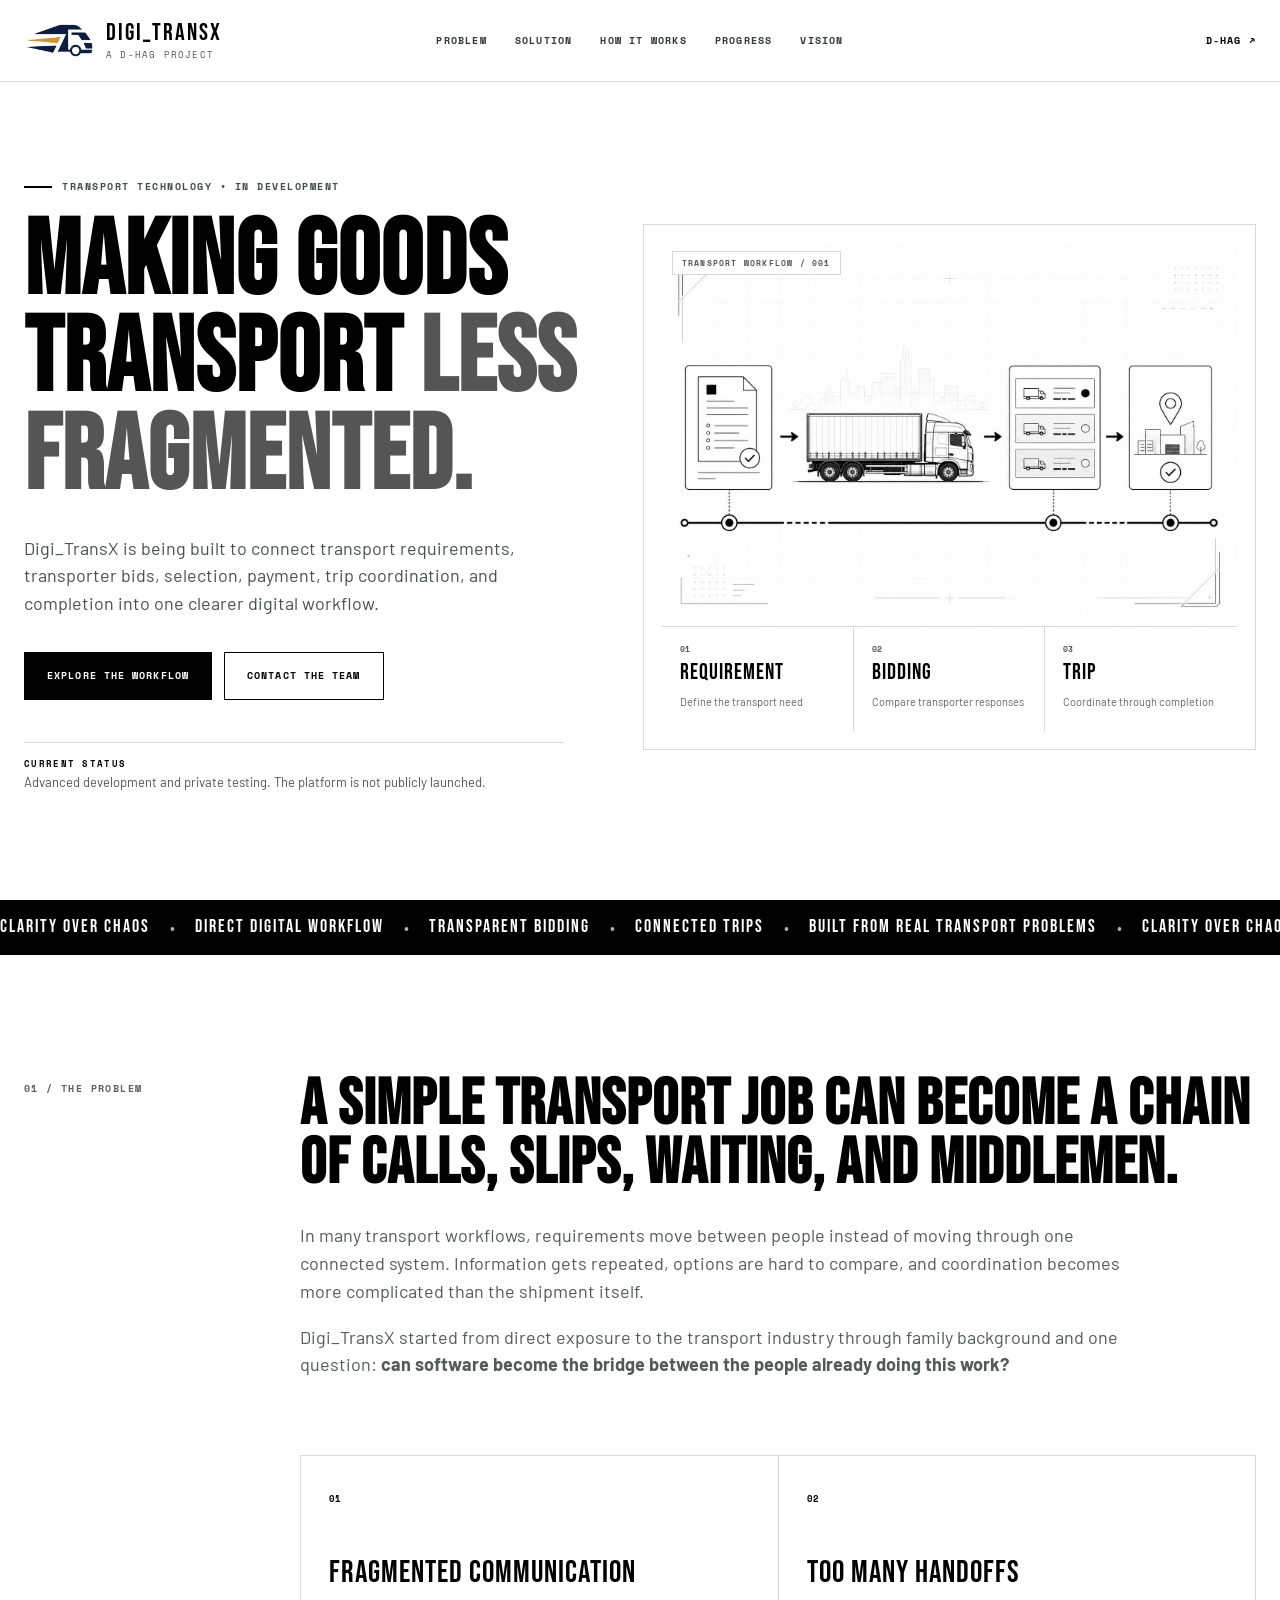
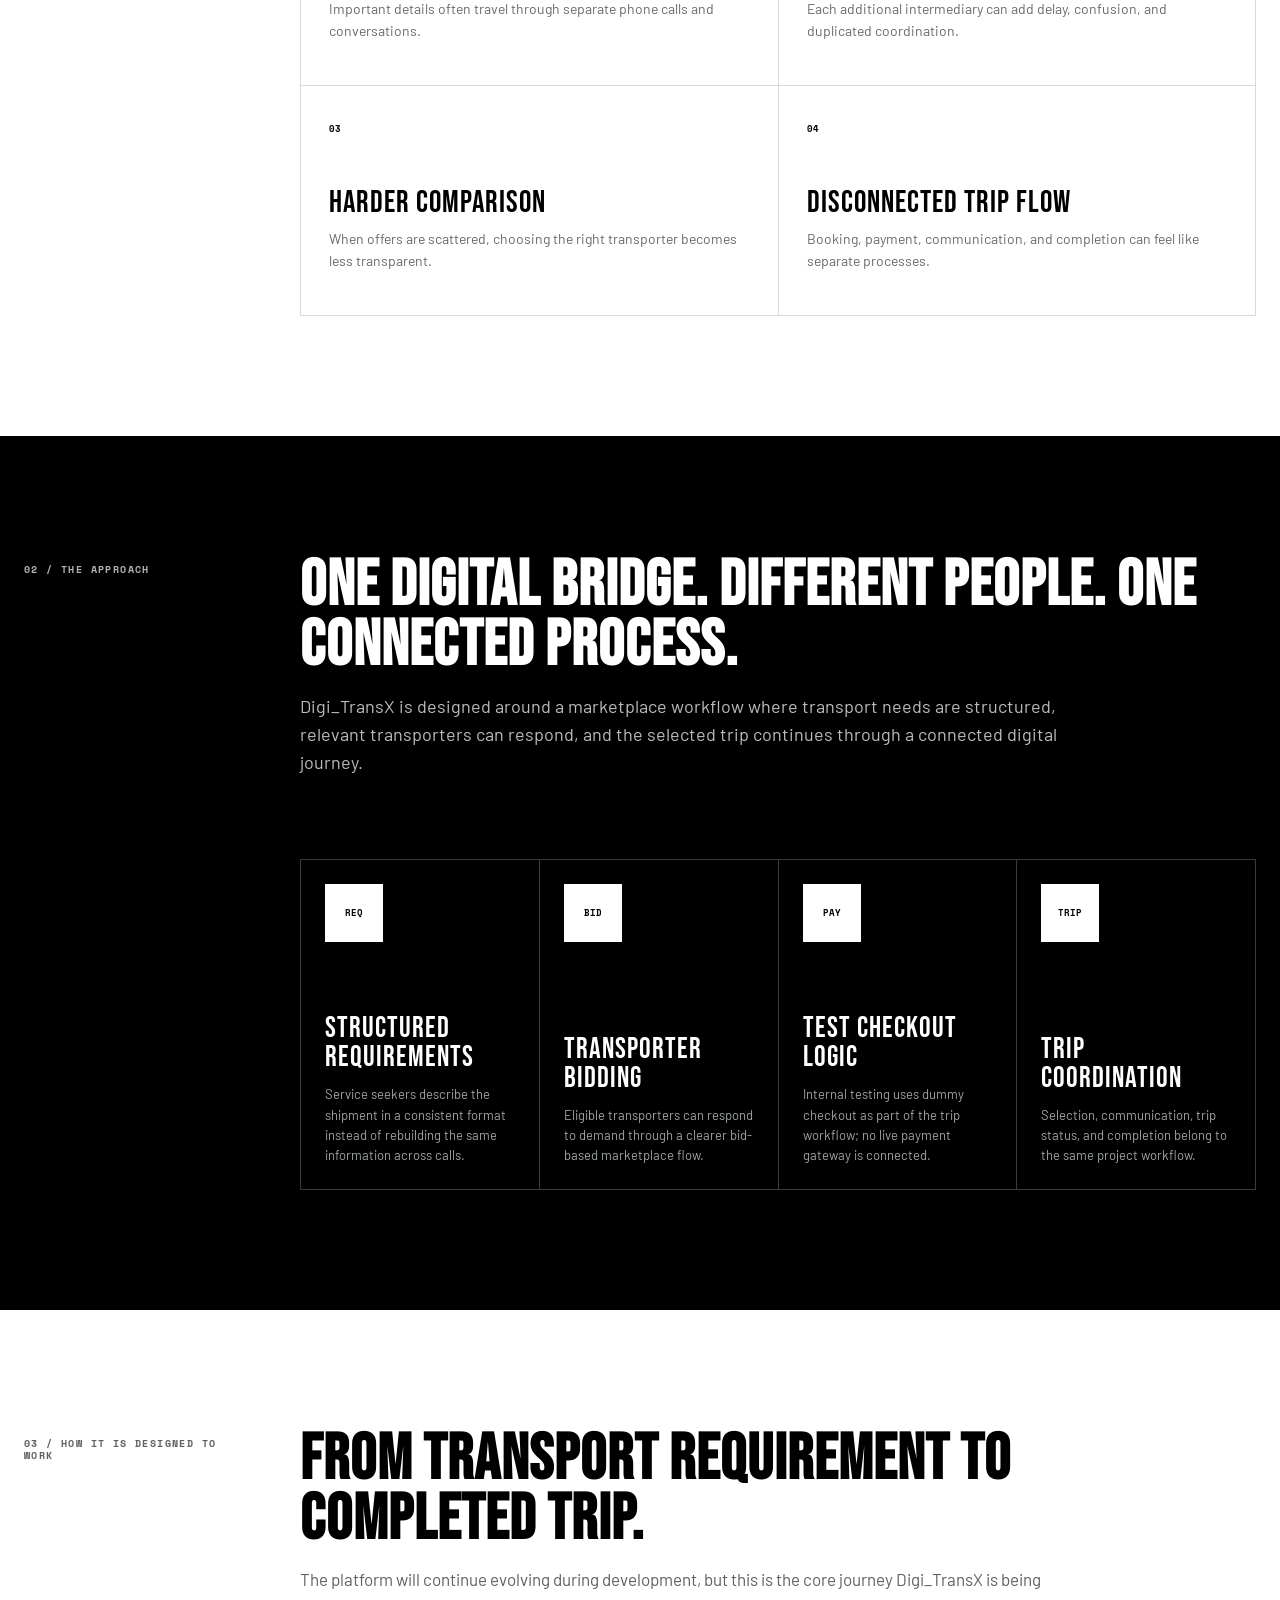
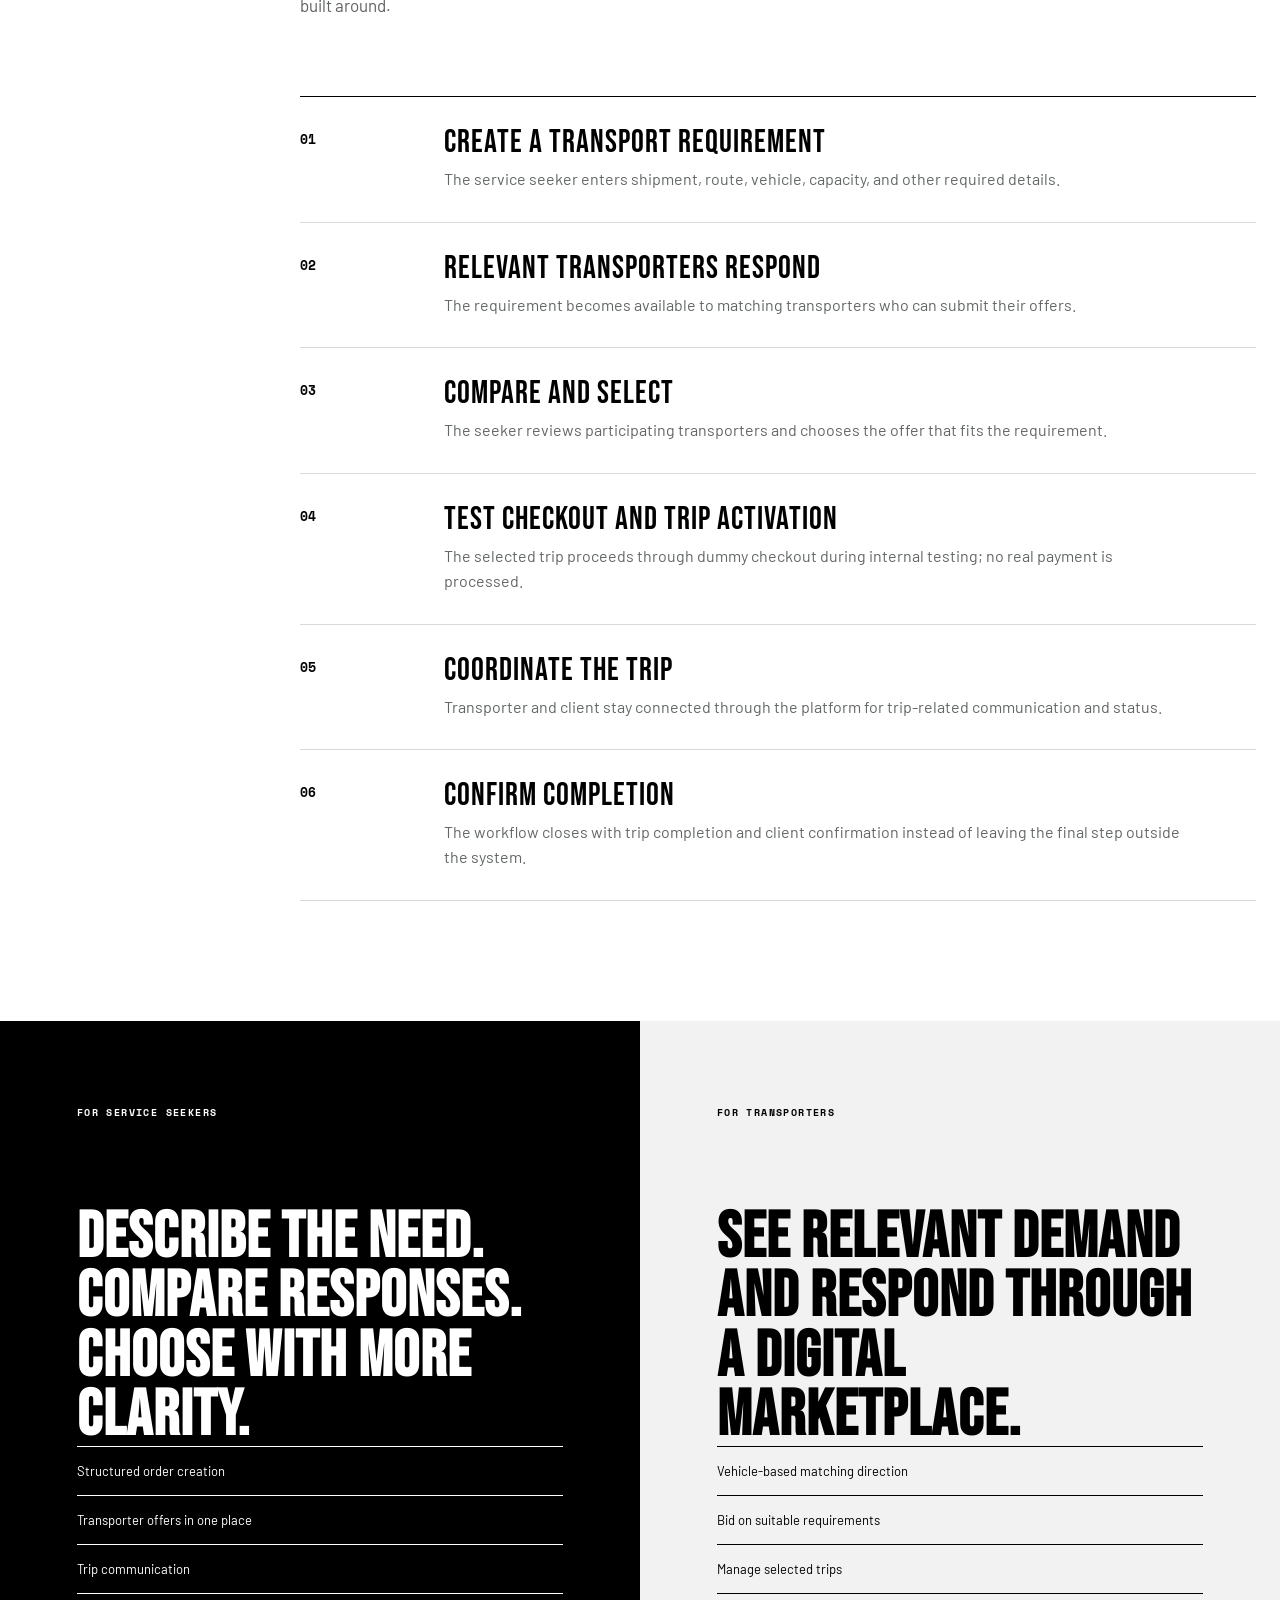
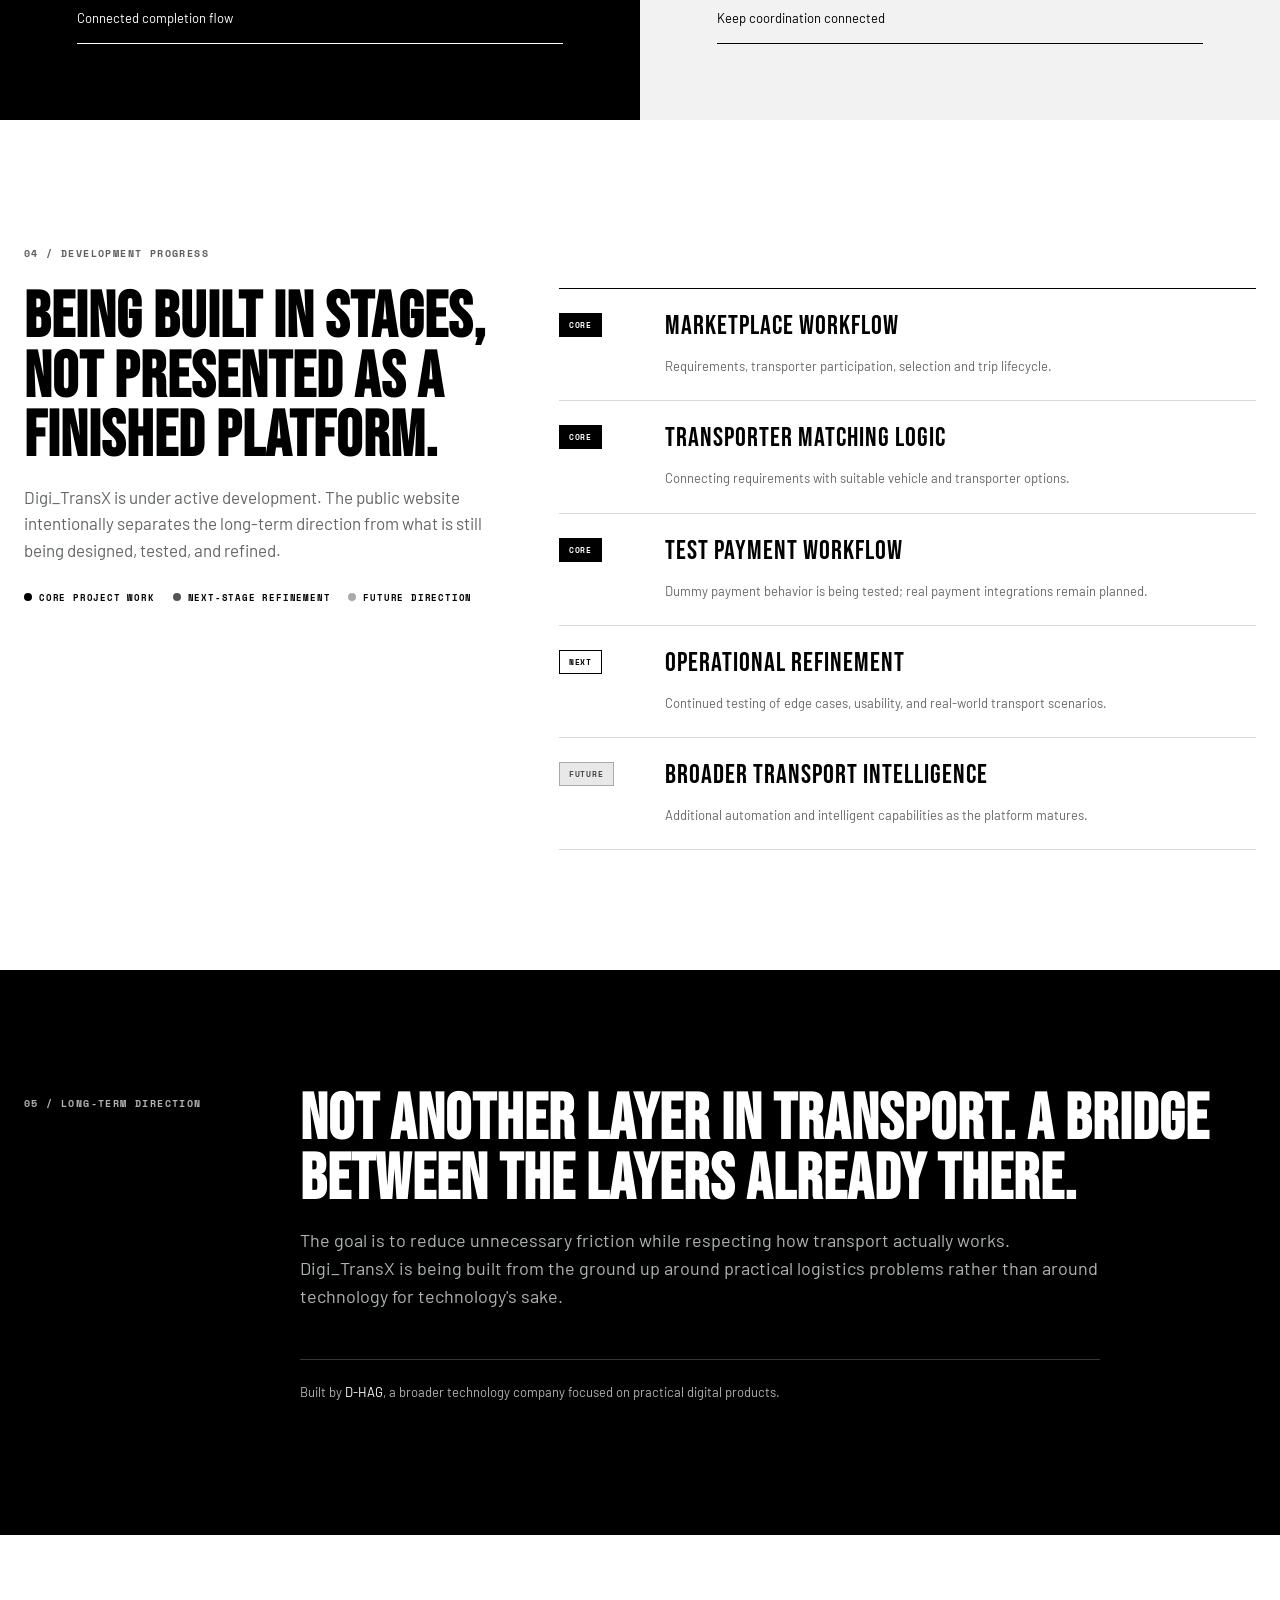
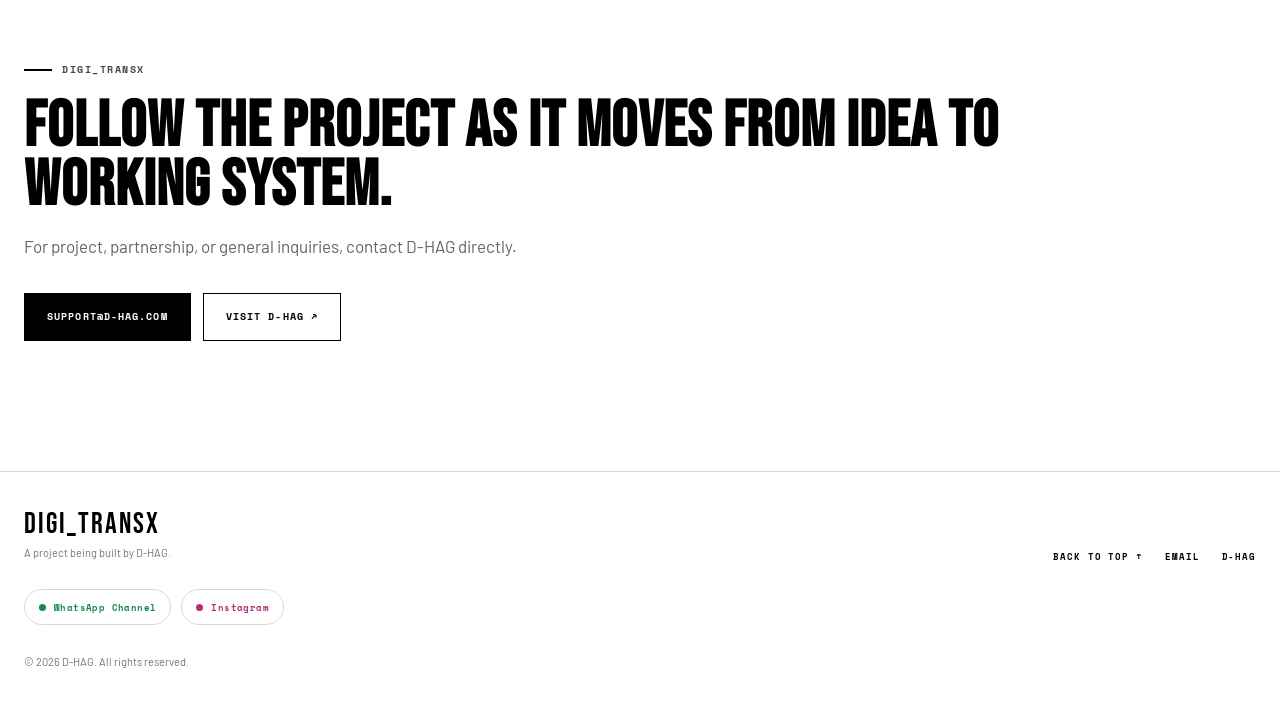
==== commit 2ab69979: "Add D-HAG social links to footer" ====
--- a/index.html
+++ b/index.html
@@ -278,6 +278,10 @@
       <a href="mailto:support@d-hag.com?subject=Digi_TransX%20Inquiry">Email</a>
       <a href="https://d-hag.com/" target="_blank" rel="noopener">D-HAG</a>
     </div>
+    <div class="footer-social" aria-label="Follow D-HAG">
+      <a class="social-pill social-pill--whatsapp" href="https://whatsapp.com/channel/0029VbDHwuh47Xe2fEYmaG3g" target="_blank" rel="noopener noreferrer">WhatsApp Channel</a>
+      <a class="social-pill social-pill--instagram" href="https://www.instagram.com/d_hag_official?rpxt=MW9mZjBhYmVodXc5Yw==" target="_blank" rel="noopener noreferrer">Instagram</a>
+    </div>
     <p>© <span id="year"></span> D-HAG. All rights reserved.</p>
   </footer>
 
--- a/styles.css
+++ b/styles.css
@@ -216,6 +216,12 @@
 .footer-links { display: flex; gap: 22px; }
 .footer-links a { text-decoration: none; text-transform: uppercase; font: 700 9px/1 Space Mono, monospace; letter-spacing: .9px; }
 .footer-links a:hover { color: var(--orange); }
+.footer-social { grid-column: 1 / -1; display: flex; flex-wrap: wrap; gap: 10px; }
+.social-pill { display: inline-flex; align-items: center; min-height: 36px; padding: 9px 14px; border: 1px solid var(--line); border-radius: 999px; background: #fff; text-decoration: none; font: 700 9px/1 Space Mono, monospace; letter-spacing: .4px; transition: border-color .2s, color .2s, transform .2s; }
+.social-pill::before { width: 7px; height: 7px; margin-right: 8px; border-radius: 50%; background: currentColor; content: ""; }
+.social-pill:hover { border-color: currentColor; transform: translateY(-1px); }
+.social-pill--whatsapp { color: #168a49; }
+.social-pill--instagram { color: #b52d79; }
 .footer p { grid-column: 1 / -1; margin: 0; }
 
 .reveal { opacity: 0; transform: translateY(18px); transition: opacity .7s ease, transform .7s ease; }
